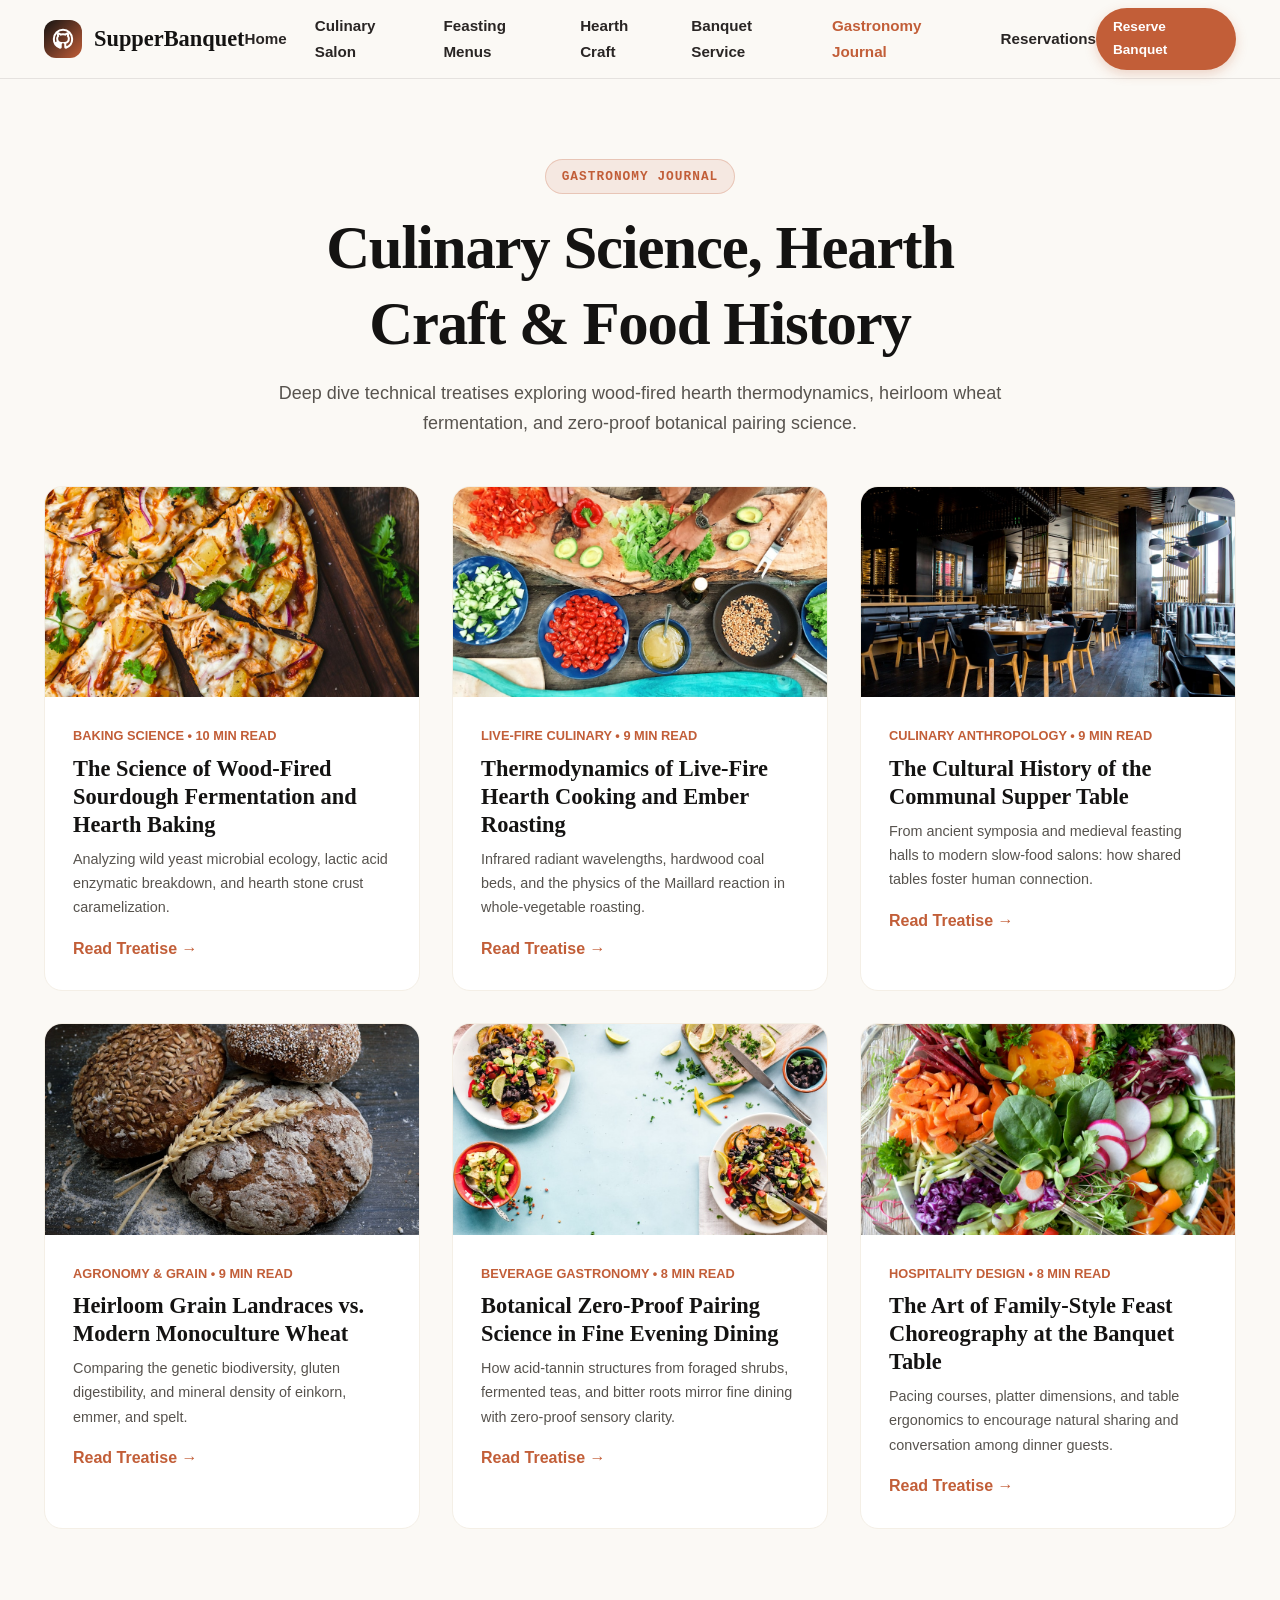
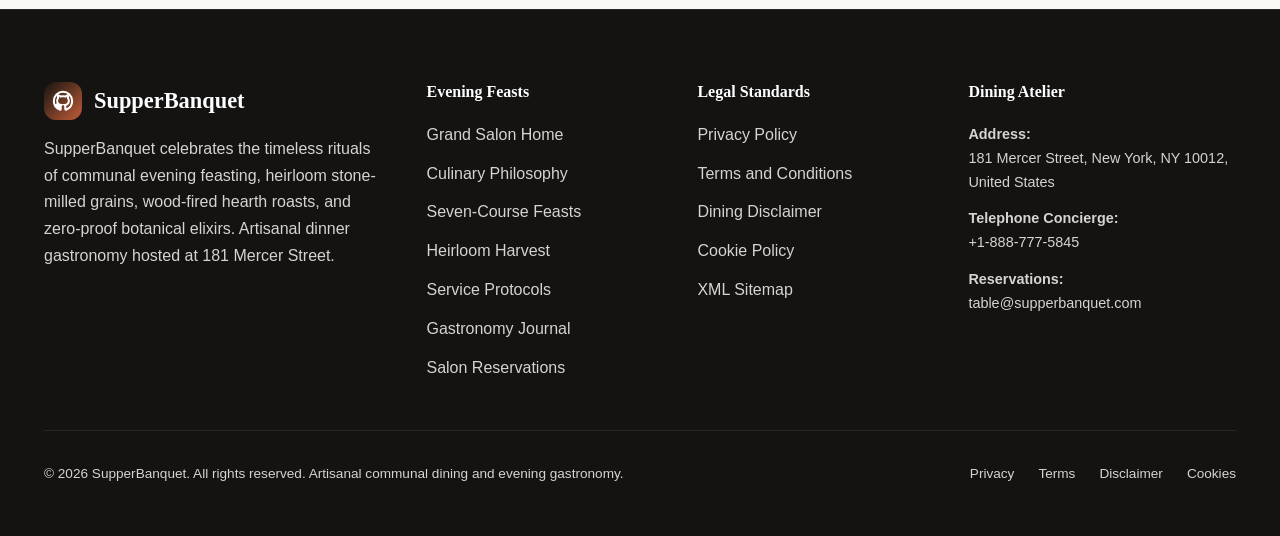
==== blog/index.html @ 163a51f4 "Add files via upload" ====
<!DOCTYPE html>
<html lang="en">
<head>
  <meta charset="UTF-8">
  <meta name="viewport" content="width=device-width, initial-scale=1.0">
  <title>SupperBanquet Journal | Gastronomic Science & Culinary History</title>
  <meta name="description" content="Technical culinary treatises, wood-fired hearth science, stone grain milling, and communal dining history from SupperBanquet.">
  <link rel="stylesheet" href="../assets/css/style.css">
  <link rel="icon" href="favicon.ico">
  <!-- Google tag (gtag.js) -->
<script async src="https://www.googletagmanager.com/gtag/js?id=G-0LY0HY7L01"></script>
<script>
  window.dataLayer = window.dataLayer || [];
  function gtag(){dataLayer.push(arguments);}
  gtag('js', new Date());
  gtag('config', 'G-0LY0HY7L01');
</script>
</head>
<body>
<header class="site-header">
  <div class="reading-progress-bar"></div>
  <div class="container header-inner">
    <a href="../index.php" class="site-logo">
      <div class="logo-symbol">
        <svg width="22" height="22" viewBox="0 0 24 24" fill="none" stroke="currentColor" stroke-width="2.2"><path d="M12 2a10 10 0 0 0-10 10c0 4.42 2.87 8.17 6.84 9.5.5.08.66-.23.66-.5v-1.69c-2.77.6-3.36-1.34-3.36-1.34-.46-1.16-1.11-1.47-1.11-1.47-.91-.62.07-.6.07-.6 1 .07 1.53 1.03 1.53 1.03.87 1.52 2.34 1.07 2.91.83.1-.65.35-1.09.63-1.34-2.22-.25-4.55-1.11-4.55-4.92 0-1.11.38-2 1.03-2.71-.1-.25-.45-1.29.1-2.64 0 0 .84-.27 2.75 1.02.79-.22 1.65-.33 2.5-.33.85 0 1.71.11 2.5.33 1.91-1.29 2.75-1.02 2.75-1.02.55 1.35.2 2.39.1 2.64.65.71 1.03 1.6 1.03 2.71 0 3.82-2.34 4.66-4.57 4.91.36.31.69.92.69 1.85V21c0 .27.16.59.67.5C19.14 20.16 22 16.42 22 12A10 10 0 0 0 12 2z"/></svg>
      </div>
      <span>SupperBanquet</span>
    </a>
    <nav class="site-nav">
      <a href="../index.php" class="nav-link ">Home</a>
      <a href="../about.html" class="nav-link ">Culinary Salon</a>
      <a href="../index.php#feasts" class="nav-link">Feasting Menus</a>
      <a href="../index.php#philosophy" class="nav-link">Hearth Craft</a>
      <a href="../index.php#service" class="nav-link">Banquet Service</a>
      <a href="blog.html" class="nav-link active">Gastronomy Journal</a>
      <a href="../contact.html" class="nav-link ">Reservations</a>
    </nav>
    <div class="header-actions">
      <a href="../contact.html" class="btn btn-primary btn-sm">Reserve Banquet</a>
      <button class="mobile-toggle" aria-label="Toggle Menu">
        <svg width="24" height="24" viewBox="0 0 24 24" fill="none" stroke="currentColor" stroke-width="2"><line x1="3" y1="12" x2="21" y2="12"/><line x1="3" y1="6" x2="21" y2="6"/><line x1="3" y1="18" x2="21" y2="18"/></svg>
      </button>
    </div>
  </div>
</header>
<div class="drawer-backdrop"></div>
<div class="mobile-drawer">
  <div>
    <div style="display:flex;justify-content:space-between;align-items:center;margin-bottom:1.5rem;">
      <span style="font-weight:800;font-size:1.2rem;font-family:var(--font-heading);">SupperBanquet</span>
      <button class="mobile-drawer-close" style="background:none;border:none;cursor:pointer;" aria-label="Close">
        <svg width="24" height="24" viewBox="0 0 24 24" fill="none" stroke="currentColor" stroke-width="2"><line x1="18" y1="6" x2="6" y2="18"/><line x1="6" y1="6" x2="18" y2="18"/></svg>
      </button>
    </div>
    <div style="display:flex;flex-direction:column;gap:1rem;">
      <a href="../index.php" class="nav-link">Home</a>
      <a href="../about.html" class="nav-link">Culinary Salon</a>
      <a href="../index.php#feasts" class="nav-link">Feasting Menus</a>
      <a href="../index.php#philosophy" class="nav-link">Hearth Craft</a>
      <a href="../index.php#service" class="nav-link">Banquet Service</a>
      <a href="blog.html" class="nav-link">Gastronomy Journal</a>
      <a href="../contact.html" class="nav-link">Reservations</a>
      <hr style="border:none;border-top:1px solid #e2e8f0;margin:0.5rem 0;">
      <a href="../privacy-policy.html" style="font-size:0.85rem;color:#64748b;">Privacy Policy</a>
      <a href="../terms-and-conditions.html" style="font-size:0.85rem;color:#64748b;">Terms of Service</a>
      <a href="../disclaimer.html" style="font-size:0.85rem;color:#64748b;">Dining Disclaimer</a>
      <a href="../cookie-policy.html" style="font-size:0.85rem;color:#64748b;">Cookie Policy</a>
    </div>
  </div>
</div>
<main class="section">
  <div class="container">
    <div class="section-header">
      <div class="section-kicker">Gastronomy Journal</div>
      <h1 class="section-title">Culinary Science, Hearth Craft & Food History</h1>
      <p class="section-subtitle">Deep dive technical treatises exploring wood-fired hearth thermodynamics, heirloom wheat fermentation, and zero-proof botanical pairing science.</p>
    </div>
    <div class="blog-grid">
      <div class="blog-card">
        <div class="blog-card-media"><img src="../assets/images/woodfired_sourdough_crust.jpg" alt="Science of Wood-Fired Sourdough Fermentation"></div>
        <div class="blog-card-body">
          <div style="font-size:0.8rem;color:#c25e38;font-weight:700;margin-bottom:0.5rem;">BAKING SCIENCE • 10 MIN READ</div>
          <h3><a href="the-science-of-wood-fired-sourdough-fermentation-and-hearth-baking.html">The Science of Wood-Fired Sourdough Fermentation and Hearth Baking</a></h3>
          <p style="font-size:0.9rem;color:#57534e;margin:0.5rem 0 1rem 0;">Analyzing wild yeast microbial ecology, lactic acid enzymatic breakdown, and hearth stone crust caramelization.</p>
          <a href="the-science-of-wood-fired-sourdough-fermentation-and-hearth-baking.html" style="color:#c25e38;font-weight:700;">Read Treatise &rarr;</a>
        </div>
      </div>
      <div class="blog-card">
        <div class="blog-card-media"><img src="../assets/images/roasted_root_vegetables.jpg" alt="Thermodynamics of Live-Fire Hearth Cooking"></div>
        <div class="blog-card-body">
          <div style="font-size:0.8rem;color:#c25e38;font-weight:700;margin-bottom:0.5rem;">LIVE-FIRE CULINARY • 9 MIN READ</div>
          <h3><a href="thermodynamics-of-live-fire-hearth-cooking-and-ember-roasting.html">Thermodynamics of Live-Fire Hearth Cooking and Ember Roasting</a></h3>
          <p style="font-size:0.9rem;color:#57534e;margin:0.5rem 0 1rem 0;">Infrared radiant wavelengths, hardwood coal beds, and the physics of the Maillard reaction in whole-vegetable roasting.</p>
          <a href="thermodynamics-of-live-fire-hearth-cooking-and-ember-roasting.html" style="color:#c25e38;font-weight:700;">Read Treatise &rarr;</a>
        </div>
      </div>
      <div class="blog-card">
        <div class="blog-card-media"><img src="../assets/images/ambient_supper_salon.jpg" alt="The Cultural History of the Communal Supper Table"></div>
        <div class="blog-card-body">
          <div style="font-size:0.8rem;color:#c25e38;font-weight:700;margin-bottom:0.5rem;">CULINARY ANTHROPOLOGY • 9 MIN READ</div>
          <h3><a href="the-cultural-history-of-the-communal-supper-table.html">The Cultural History of the Communal Supper Table</a></h3>
          <p style="font-size:0.9rem;color:#57534e;margin:0.5rem 0 1rem 0;">From ancient symposia and medieval feasting halls to modern slow-food salons: how shared tables foster human connection.</p>
          <a href="the-cultural-history-of-the-communal-supper-table.html" style="color:#c25e38;font-weight:700;">Read Treatise &rarr;</a>
        </div>
      </div>
      <div class="blog-card">
        <div class="blog-card-media"><img src="../assets/images/stone_milled_grains_harvest.jpg" alt="Heirloom Grain Landraces vs Modern Monoculture Wheat"></div>
        <div class="blog-card-body">
          <div style="font-size:0.8rem;color:#c25e38;font-weight:700;margin-bottom:0.5rem;">AGRONOMY & GRAIN • 9 MIN READ</div>
          <h3><a href="heirloom-grain-landraces-vs-modern-monoculture-wheat.html">Heirloom Grain Landraces vs. Modern Monoculture Wheat</a></h3>
          <p style="font-size:0.9rem;color:#57534e;margin:0.5rem 0 1rem 0;">Comparing the genetic biodiversity, gluten digestibility, and mineral density of einkorn, emmer, and spelt.</p>
          <a href="heirloom-grain-landraces-vs-modern-monoculture-wheat.html" style="color:#c25e38;font-weight:700;">Read Treatise &rarr;</a>
        </div>
      </div>
      <div class="blog-card">
        <div class="blog-card-media"><img src="../assets/images/herb_infused_vegetable_broth.jpg" alt="Botanical Zero-Proof Pairing Science"></div>
        <div class="blog-card-body">
          <div style="font-size:0.8rem;color:#c25e38;font-weight:700;margin-bottom:0.5rem;">BEVERAGE GASTRONOMY • 8 MIN READ</div>
          <h3><a href="botanical-zero-proof-pairing-science-in-fine-evening-dining.html">Botanical Zero-Proof Pairing Science in Fine Evening Dining</a></h3>
          <p style="font-size:0.9rem;color:#57534e;margin:0.5rem 0 1rem 0;">How acid-tannin structures from foraged shrubs, fermented teas, and bitter roots mirror fine dining with zero-proof sensory clarity.</p>
          <a href="botanical-zero-proof-pairing-science-in-fine-evening-dining.html" style="color:#c25e38;font-weight:700;">Read Treatise &rarr;</a>
        </div>
      </div>
      <div class="blog-card">
        <div class="blog-card-media"><img src="../assets/images/harvest_salad_platter.jpg" alt="The Art of Family-Style Feast Choreography"></div>
        <div class="blog-card-body">
          <div style="font-size:0.8rem;color:#c25e38;font-weight:700;margin-bottom:0.5rem;">HOSPITALITY DESIGN • 8 MIN READ</div>
          <h3><a href="the-art-of-family-style-feast-choreography-at-the-banquet-table.html">The Art of Family-Style Feast Choreography at the Banquet Table</a></h3>
          <p style="font-size:0.9rem;color:#57534e;margin:0.5rem 0 1rem 0;">Pacing courses, platter dimensions, and table ergonomics to encourage natural sharing and conversation among dinner guests.</p>
          <a href="the-art-of-family-style-feast-choreography-at-the-banquet-table.html" style="color:#c25e38;font-weight:700;">Read Treatise &rarr;</a>
        </div>
      </div>
    </div>
  </div>
</main>
<footer class="site-footer">
  <div class="container">
    <div class="footer-grid">
      <div class="footer-brand">
        <a href="../index.php" class="site-logo">
          <div class="logo-symbol">
            <svg width="22" height="22" viewBox="0 0 24 24" fill="none" stroke="currentColor" stroke-width="2.2"><path d="M12 2a10 10 0 0 0-10 10c0 4.42 2.87 8.17 6.84 9.5.5.08.66-.23.66-.5v-1.69c-2.77.6-3.36-1.34-3.36-1.34-.46-1.16-1.11-1.47-1.11-1.47-.91-.62.07-.6.07-.6 1 .07 1.53 1.03 1.53 1.03.87 1.52 2.34 1.07 2.91.83.1-.65.35-1.09.63-1.34-2.22-.25-4.55-1.11-4.55-4.92 0-1.11.38-2 1.03-2.71-.1-.25-.45-1.29.1-2.64 0 0 .84-.27 2.75 1.02.79-.22 1.65-.33 2.5-.33.85 0 1.71.11 2.5.33 1.91-1.29 2.75-1.02 2.75-1.02.55 1.35.2 2.39.1 2.64.65.71 1.03 1.6 1.03 2.71 0 3.82-2.34 4.66-4.57 4.91.36.31.69.92.69 1.85V21c0 .27.16.59.67.5C19.14 20.16 22 16.42 22 12A10 10 0 0 0 12 2z"/></svg>
          </div>
          <span>SupperBanquet</span>
        </a>
        <p>SupperBanquet celebrates the timeless rituals of communal evening feasting, heirloom stone-milled grains, wood-fired hearth roasts, and zero-proof botanical elixirs. Artisanal dinner gastronomy hosted at 181 Mercer Street.</p>
      </div>
      <div class="footer-col">
        <h4>Evening Feasts</h4>
        <ul class="footer-links">
          <li><a href="../index.php">Grand Salon Home</a></li>
          <li><a href="../about.html">Culinary Philosophy</a></li>
          <li><a href="../index.php#feasts">Seven-Course Feasts</a></li>
          <li><a href="../index.php#materials">Heirloom Harvest</a></li>
          <li><a href="../index.php#service">Service Protocols</a></li>
          <li><a href="blog.html">Gastronomy Journal</a></li>
          <li><a href="../contact.html">Salon Reservations</a></li>
        </ul>
      </div>
      <div class="footer-col">
        <h4>Legal Standards</h4>
        <ul class="footer-links">
          <li><a href="../privacy-policy.html">Privacy Policy</a></li>
          <li><a href="../terms-and-conditions.html">Terms and Conditions</a></li>
          <li><a href="../disclaimer.html">Dining Disclaimer</a></li>
          <li><a href="../cookie-policy.html">Cookie Policy</a></li>
          <li><a href="sitemap.xml">XML Sitemap</a></li>
        </ul>
      </div>
      <div class="footer-col">
        <h4>Dining Atelier</h4>
        <div style="margin-bottom:0.75rem;font-size:0.9rem;">
          <strong>Address:</strong><br>
          181 Mercer Street, New York, NY 10012, United States
        </div>
        <div style="margin-bottom:0.75rem;font-size:0.9rem;">
          <strong>Telephone Concierge:</strong><br>
          +1-888-777-5845
        </div>
        <div style="font-size:0.9rem;">
          <strong>Reservations:</strong><br>
          table@supperbanquet.com
        </div>
      </div>
    </div>
    <div class="footer-bottom">
      <p>&copy; 2026 SupperBanquet. All rights reserved. Artisanal communal dining and evening gastronomy.</p>
      <div style="display:flex;gap:1.5rem;">
        <a href="../privacy-policy.html">Privacy</a>
        <a href="../terms-and-conditions.html">Terms</a>
        <a href="../disclaimer.html">Disclaimer</a>
        <a href="../cookie-policy.html">Cookies</a>
      </div>
    </div>
  </div>
</footer>
<script src="../assets/js/main.js"></script>
</body>
</html>
---- assets/css/style.css ----
/* SupperBanquet Master Stylesheet v3.8 */
:root {
  --font-heading: 'Playfair Display', Georgia, serif;
  --font-body: 'Plus Jakarta Sans', -apple-system, BlinkMacSystemFont, sans-serif;
  --font-mono: 'Space Grotesk', ui-monospace, monospace;
  --color-obsidian: #141312;
  --color-hearth: #c25e38;
  --color-hearth-dark: #9c4524;
  --color-saffron: #d97706;
  --color-linen: #fbf9f5;
  --color-cream: #f4efe6;
  --color-slate-800: #292524;
  --color-slate-600: #57534e;
  --color-slate-300: #d6d3d1;
  --color-white: #ffffff;
  --radius-sm: 6px;
  --radius-md: 12px;
  --radius-lg: 18px;
  --radius-xl: 24px;
  --radius-full: 9999px;
  --shadow-sm: 0 2px 4px rgba(20,19,18,0.06);
  --shadow-md: 0 6px 14px rgba(20,19,18,0.08);
  --shadow-lg: 0 14px 28px rgba(20,19,18,0.12);
  --shadow-xl: 0 22px 40px rgba(20,19,18,0.18);
  --container-max: 1240px;
  --header-height: 78px;
}
*, *::before, *::after { box-sizing: border-box; margin: 0; padding: 0; }
html { scroll-behavior: smooth; font-size: 16px; }
body { font-family: var(--font-body); color: var(--color-slate-800); background: var(--color-linen); line-height: 1.68; overflow-x: hidden; }
img { max-width: 100%; height: auto; display: block; }
a { color: inherit; text-decoration: none; transition: all 0.2s ease; }
h1,h2,h3,h4,h5,h6 { font-family: var(--font-heading); font-weight: 700; line-height: 1.25; color: var(--color-obsidian); }
h1 { font-size: clamp(2.3rem, 5vw, 3.8rem); font-weight: 800; letter-spacing: -0.02em; }
h2 { font-size: clamp(1.85rem, 3.5vw, 2.6rem); }
h3 { font-size: 1.4rem; }
p { margin-bottom: 1.15rem; }
p:last-child { margin-bottom: 0; }
.container { width: 100%; max-width: var(--container-max); margin: 0 auto; padding: 0 1.5rem; }
.section { padding: 5rem 0; position: relative; }
.section-alt { background: var(--color-white); border-top: 1px solid var(--color-cream); border-bottom: 1px solid var(--color-cream); }
.section-dark { background: var(--color-obsidian); color: var(--color-cream); }
.section-dark h2, .section-dark h3 { color: var(--color-white); }
.section-dark p { color: var(--color-slate-300); }
.section-header { text-align: center; max-width: 760px; margin: 0 auto 3rem auto; }
.section-header.text-left { text-align: left; margin-left: 0; }
.section-kicker { display: inline-flex; align-items: center; gap: 0.5rem; padding: 0.35rem 0.95rem; background: rgba(194,94,56,0.1); color: var(--color-hearth); font-family: var(--font-mono); font-size: 0.8rem; font-weight: 700; text-transform: uppercase; letter-spacing: 0.08em; border-radius: var(--radius-full); margin-bottom: 1rem; border: 1px solid rgba(194,94,56,0.25); }
.section-title { margin-bottom: 1rem; }
.section-subtitle { font-size: 1.125rem; color: var(--color-slate-600); }
.reading-progress-bar { position: fixed; top: 0; left: 0; height: 3px; background: linear-gradient(90deg, var(--color-hearth), var(--color-saffron)); width: 0%; z-index: 9999; }
.site-header { position: sticky; top: 0; z-index: 1000; background: rgba(251, 249, 245, 0.95); backdrop-filter: blur(12px); border-bottom: 1px solid rgba(214, 211, 209, 0.6); }
.header-inner { height: var(--header-height); display: flex; align-items: center; justify-content: space-between; }
.site-logo { display: flex; align-items: center; gap: 0.75rem; font-family: var(--font-heading); font-weight: 800; font-size: 1.4rem; color: var(--color-obsidian); }
.logo-symbol { width: 38px; height: 38px; background: linear-gradient(135deg, var(--color-obsidian), var(--color-hearth)); color: var(--color-white); border-radius: var(--radius-md); display: flex; align-items: center; justify-content: center; }
.site-nav { display: flex; align-items: center; gap: 1.75rem; }
.nav-link { font-weight: 600; font-size: 0.95rem; color: var(--color-slate-800); }
.nav-link:hover, .nav-link.active { color: var(--color-hearth); }
.header-actions { display: flex; align-items: center; gap: 1rem; }
.mobile-toggle { display: none; background: none; border: none; cursor: pointer; padding: 0.5rem; }
.mobile-drawer { position: fixed; top: 0; right: -100%; width: 320px; max-width: 85vw; height: 100vh; background: var(--color-white); z-index: 1050; padding: 2rem 1.5rem; display: flex; flex-direction: column; justify-content: space-between; transition: right 0.35s ease; overflow-y: auto; }
.mobile-drawer.open { right: 0; }
.drawer-backdrop { position: fixed; inset: 0; background: rgba(20, 19, 18, 0.5); backdrop-filter: blur(4px); z-index: 1040; opacity: 0; pointer-events: none; transition: opacity 0.3s ease; }
.drawer-backdrop.open { opacity: 1; pointer-events: auto; }
.btn { display: inline-flex; align-items: center; justify-content: center; gap: 0.5rem; font-family: var(--font-body); font-weight: 700; font-size: 0.95rem; padding: 0.75rem 1.5rem; border-radius: var(--radius-full); cursor: pointer; transition: all 0.25s ease; border: 1px solid transparent; }
.btn-primary { background: var(--color-hearth); color: var(--color-white); box-shadow: 0 4px 12px rgba(194,94,56,0.25); }
.btn-primary:hover { background: var(--color-hearth-dark); transform: translateY(-1px); }
.btn-secondary { background: var(--color-cream); color: var(--color-obsidian); border-color: var(--color-slate-300); }
.btn-secondary:hover { background: #e7dfd3; }
.btn-outline { background: transparent; color: var(--color-hearth); border-color: var(--color-hearth); }
.btn-outline:hover { background: rgba(194,94,56,0.08); }
.btn-lg { padding: 0.95rem 2rem; font-size: 1.05rem; }
.btn-sm { padding: 0.45rem 1rem; font-size: 0.85rem; }
.hero-section { padding: 4.5rem 0 5.5rem 0; background: radial-gradient(circle at top right, rgba(194,94,56,0.1), transparent 60%), var(--color-linen); }
.hero-grid { display: grid; grid-template-columns: 1.15fr 0.85fr; gap: 3.5rem; align-items: center; }
.hero-title { margin-bottom: 1.25rem; }
.hero-title span.text-highlight { color: var(--color-hearth); font-style: italic; }
.hero-desc { font-size: 1.15rem; color: var(--color-slate-600); margin-bottom: 2rem; }
.hero-actions { display: flex; gap: 1rem; flex-wrap: wrap; margin-bottom: 2.5rem; }
.hero-stats { display: grid; grid-template-columns: repeat(3, 1fr); gap: 1.5rem; padding-top: 2rem; border-top: 1px solid var(--color-slate-300); }
.stat-item .stat-num { font-size: 1.9rem; font-weight: 800; font-family: var(--font-heading); color: var(--color-obsidian); }
.stat-item .stat-num span { color: var(--color-hearth); }
.stat-item .stat-label { font-size: 0.85rem; color: var(--color-slate-600); }
.hero-image-wrapper { position: relative; border-radius: var(--radius-xl); overflow: hidden; box-shadow: var(--shadow-xl); }
.hero-image-wrapper img { width: 100%; height: 520px; object-fit: cover; }
.anatomy-grid { display: grid; grid-template-columns: repeat(3, 1fr); gap: 2rem; }
.anatomy-card { background: var(--color-white); border-radius: var(--radius-lg); padding: 2.2rem; border: 1px solid var(--color-cream); box-shadow: var(--shadow-sm); position: relative; }
.anatomy-card:hover { transform: translateY(-4px); box-shadow: var(--shadow-lg); border-color: var(--color-hearth); }
.anatomy-number { position: absolute; top: 1.5rem; right: 1.5rem; font-family: var(--font-mono); font-size: 1.5rem; font-weight: 800; color: var(--color-slate-300); }
.collections-grid { display: grid; grid-template-columns: repeat(4, 1fr); gap: 1.75rem; }
.collection-card { background: var(--color-white); border-radius: var(--radius-lg); overflow: hidden; border: 1px solid var(--color-cream); box-shadow: var(--shadow-sm); display: flex; flex-direction: column; transition: all 0.3s ease; }
.collection-card:hover { transform: translateY(-6px); box-shadow: var(--shadow-xl); border-color: var(--color-hearth); }
.card-image-wrap { aspect-ratio: 4/3; overflow: hidden; position: relative; }
.card-image-wrap img { width: 100%; height: 100%; object-fit: cover; }
.card-badge { position: absolute; top: 1rem; left: 1rem; background: var(--color-obsidian); color: var(--color-white); padding: 0.25rem 0.75rem; border-radius: var(--radius-full); font-size: 0.75rem; font-weight: 700; text-transform: uppercase; }
.card-body { padding: 1.5rem; display: flex; flex-direction: column; flex-grow: 1; }
.card-footer { display: flex; justify-content: space-between; align-items: center; padding-top: 1rem; border-top: 1px solid var(--color-cream); margin-top: auto; }
.matrix-container { background: var(--color-white); border-radius: var(--radius-xl); padding: 2rem; border: 1px solid var(--color-cream); overflow-x: auto; }
.matrix-table, .sizing-table { width: 100%; border-collapse: collapse; min-width: 600px; }
.matrix-table th, .matrix-table td, .sizing-table th, .sizing-table td { padding: 1.1rem 1.4rem; text-align: left; }
.matrix-table th, .sizing-table th { background: var(--color-cream); font-weight: 700; font-family: var(--font-heading); }
.matrix-table tr:not(:last-child) td, .sizing-table tr:not(:last-child) td { border-bottom: 1px solid var(--color-cream); }
.telemetry-grid { display: grid; grid-template-columns: repeat(4, 1fr); gap: 1.5rem; }
.telemetry-card { background: rgba(255,255,255,0.05); border: 1px solid rgba(255,255,255,0.1); padding: 2rem 1.5rem; border-radius: var(--radius-lg); }
.telemetry-metric { font-family: var(--font-mono); font-size: 2.2rem; font-weight: 800; color: var(--color-saffron); margin-bottom: 0.5rem; }
.reviews-grid { display: grid; grid-template-columns: repeat(3, 1fr); gap: 2rem; }
.review-card { background: var(--color-white); border-radius: var(--radius-lg); padding: 2rem; border: 1px solid var(--color-cream); display: flex; flex-direction: column; justify-content: space-between; }
.stars { color: #d97706; margin-bottom: 1rem; }
.blog-grid { display: grid; grid-template-columns: repeat(3, 1fr); gap: 2rem; }
.blog-card { background: var(--color-white); border-radius: var(--radius-lg); overflow: hidden; border: 1px solid var(--color-cream); display: flex; flex-direction: column; }
.blog-card:hover { transform: translateY(-5px); box-shadow: var(--shadow-lg); border-color: var(--color-hearth); }
.blog-card-media { aspect-ratio: 16/9; overflow: hidden; }
.blog-card-media img { width: 100%; height: 100%; object-fit: cover; }
.blog-card-body { padding: 1.75rem; display: flex; flex-direction: column; flex-grow: 1; }
.faq-list { max-width: 820px; margin: 0 auto; display: flex; flex-direction: column; gap: 1rem; }
.faq-item { background: var(--color-white); border: 1px solid var(--color-cream); border-radius: var(--radius-md); overflow: hidden; }
.faq-question { width: 100%; padding: 1.35rem 1.75rem; display: flex; justify-content: space-between; align-items: center; background: none; border: none; cursor: pointer; text-align: left; font-family: var(--font-heading); font-size: 1.15rem; font-weight: 700; color: var(--color-obsidian); }
.faq-answer { max-height: 0; overflow: hidden; transition: max-height 0.3s ease, padding 0.3s ease; padding: 0 1.75rem; color: var(--color-slate-600); }
.faq-item.active .faq-answer { max-height: 400px; padding-bottom: 1.5rem; }
.cta-banner { background: linear-gradient(135deg, var(--color-obsidian), #201e1d); border-radius: var(--radius-xl); padding: 4.5rem 2.5rem; text-align: center; color: var(--color-white); border: 1px solid rgba(255,255,255,0.1); }
.cta-banner h2 { color: var(--color-white); margin-bottom: 1rem; }
.cta-form { display: flex; max-width: 500px; margin: 1.5rem auto 0 auto; gap: 0.5rem; }
.cta-input { flex-grow: 1; padding: 0.8rem 1.25rem; border-radius: var(--radius-full); border: 1px solid rgba(255,255,255,0.2); background: rgba(255,255,255,0.1); color: var(--color-white); }
.site-footer { background: var(--color-obsidian); color: var(--color-slate-300); padding: 4.5rem 0 2rem 0; border-top: 1px solid #292524; }
.footer-grid { display: grid; grid-template-columns: 1.5fr 1fr 1fr 1.2fr; gap: 3rem; margin-bottom: 3rem; }
.footer-brand .site-logo { color: var(--color-white); margin-bottom: 1rem; }
.footer-col h4 { color: var(--color-white); font-family: var(--font-heading); margin-bottom: 1.25rem; }
.footer-links { list-style: none; display: flex; flex-direction: column; gap: 0.75rem; }
.footer-links a:hover { color: var(--color-hearth); }
.footer-bottom { padding-top: 2rem; border-top: 1px solid #292524; display: flex; justify-content: space-between; flex-wrap: wrap; gap: 1rem; font-size: 0.85rem; }
.article-header { padding: 3rem 0 1.5rem 0; text-align: center; max-width: 860px; margin: 0 auto; }
.article-hero-media { max-width: 980px; margin: 0 auto 2.5rem auto; border-radius: var(--radius-xl); overflow: hidden; box-shadow: var(--shadow-lg); }
.article-content { max-width: 780px; margin: 0 auto; font-size: 1.125rem; line-height: 1.8; color: var(--color-slate-800); }
.article-content h2 { margin-top: 2.75rem; margin-bottom: 1.25rem; }
.article-content h3 { margin-top: 2rem; margin-bottom: 1rem; }
.article-content ul, .article-content ol { margin-bottom: 1.5rem; padding-left: 1.5rem; }
.article-toc { background: var(--color-white); border: 1px solid var(--color-cream); border-radius: var(--radius-lg); padding: 1.75rem; margin: 2rem 0; }
.callout-box { background: rgba(194,94,56,0.08); border-left: 4px solid var(--color-hearth); padding: 1.5rem; border-radius: 0 var(--radius-md) var(--radius-md) 0; margin: 2rem 0; }
.author-box { background: var(--color-white); border: 1px solid var(--color-cream); border-radius: var(--radius-lg); padding: 2rem; margin-top: 3.5rem; display: flex; align-items: center; gap: 1.5rem; }
.author-avatar { width: 72px; height: 72px; border-radius: var(--radius-full); background: var(--color-hearth); color: var(--color-white); display: flex; align-items: center; justify-content: center; font-size: 1.5rem; font-weight: 800; flex-shrink: 0; font-family: var(--font-heading); }
@media (max-width: 1024px) {
  .hero-grid { grid-template-columns: 1fr; }
  .collections-grid, .telemetry-grid { grid-template-columns: repeat(2, 1fr); }
  .anatomy-grid, .reviews-grid, .blog-grid, .footer-grid { grid-template-columns: repeat(2, 1fr); }
}
@media (max-width: 768px) {
  .site-nav, .header-actions .btn { display: none; }
  .mobile-toggle { display: block; }
  .hero-image-wrapper img { height: 380px; }
  .anatomy-grid, .collections-grid, .telemetry-grid, .reviews-grid, .blog-grid, .footer-grid, .hero-stats { grid-template-columns: 1fr; }
  .cta-form { flex-direction: column; }
}
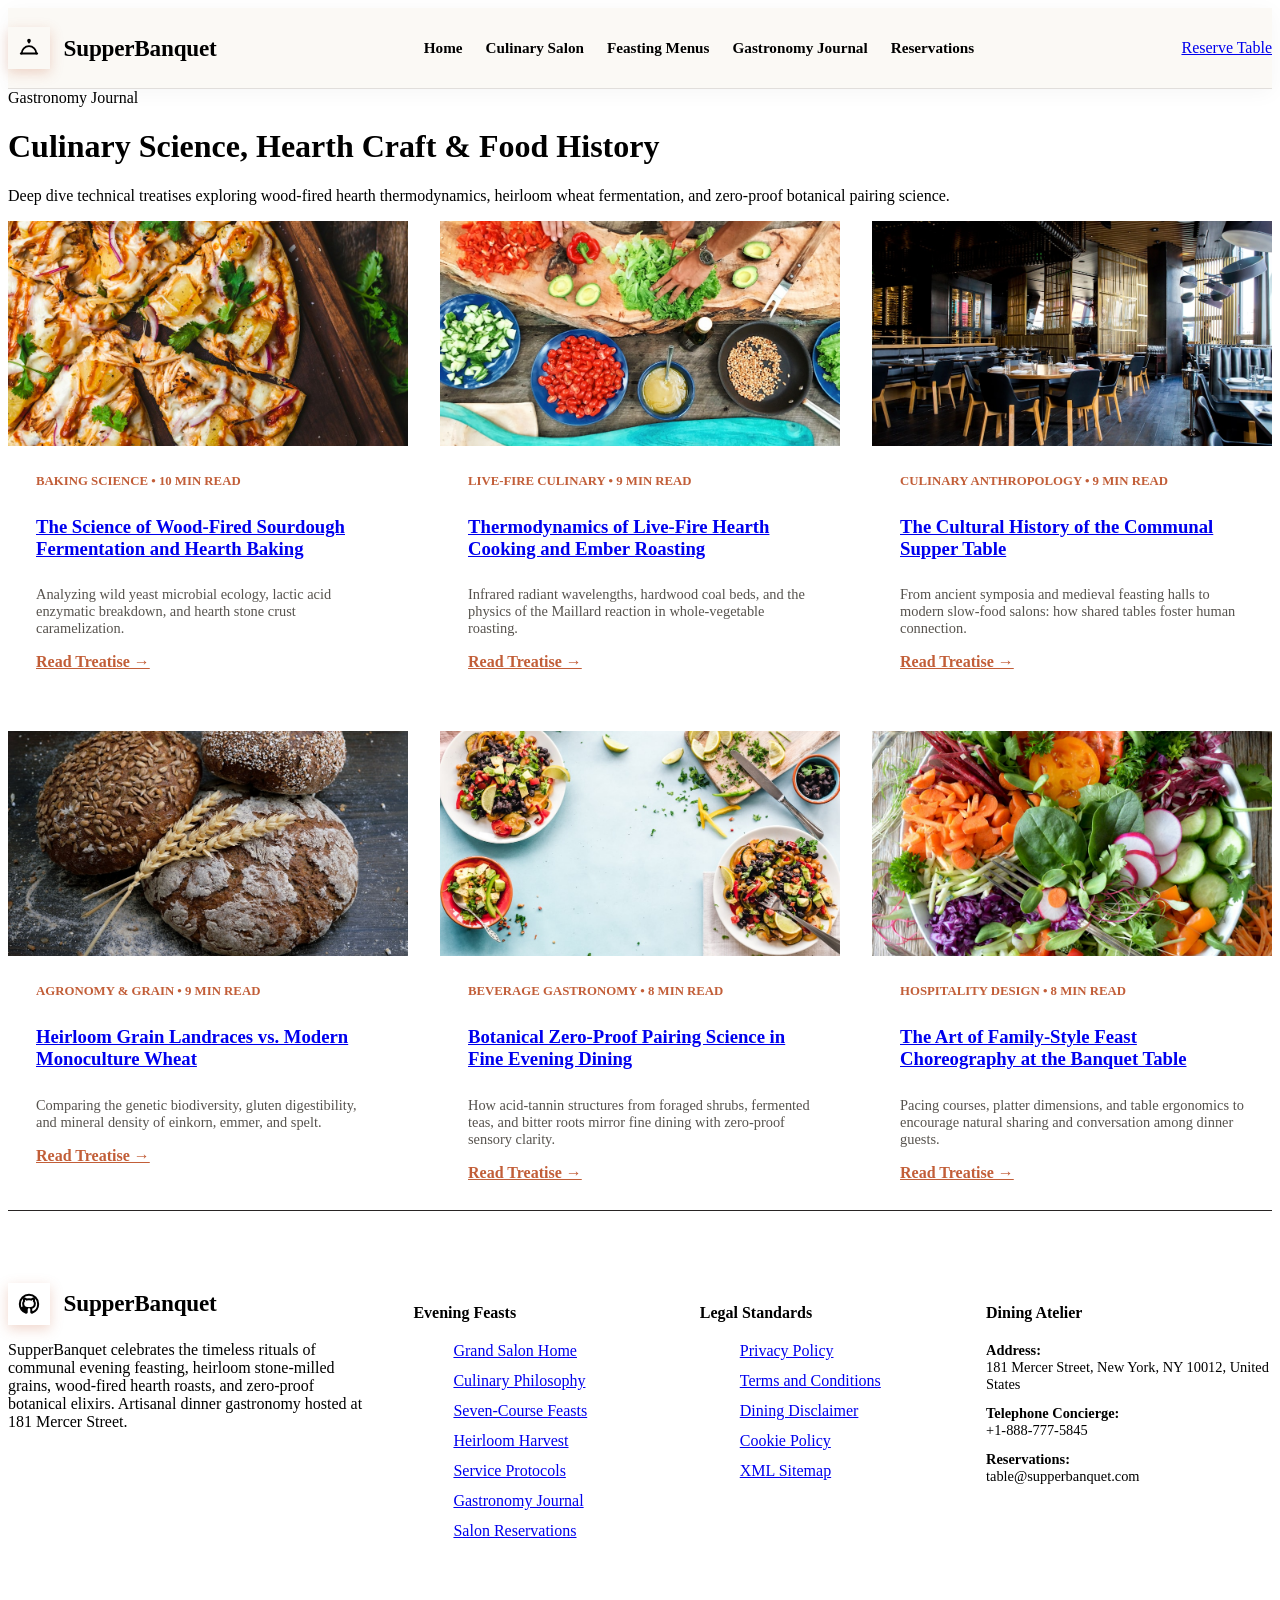
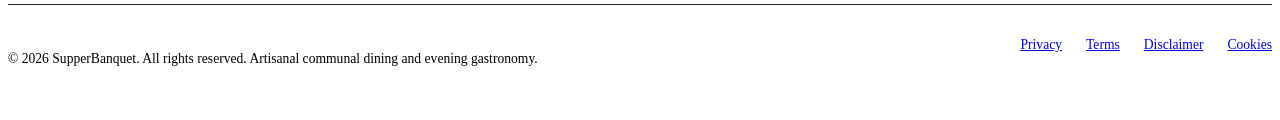
==== commit 22b1855b: "Add files via upload" ====
--- a/blog/index.html
+++ b/blog/index.html
@@ -22,7 +22,7 @@
   <div class="container header-inner">
     <a href="../index.php" class="site-logo">
       <div class="logo-symbol">
-        <svg width="22" height="22" viewBox="0 0 24 24" fill="none" stroke="currentColor" stroke-width="2.2"><path d="M12 2a10 10 0 0 0-10 10c0 4.42 2.87 8.17 6.84 9.5.5.08.66-.23.66-.5v-1.69c-2.77.6-3.36-1.34-3.36-1.34-.46-1.16-1.11-1.47-1.11-1.47-.91-.62.07-.6.07-.6 1 .07 1.53 1.03 1.53 1.03.87 1.52 2.34 1.07 2.91.83.1-.65.35-1.09.63-1.34-2.22-.25-4.55-1.11-4.55-4.92 0-1.11.38-2 1.03-2.71-.1-.25-.45-1.29.1-2.64 0 0 .84-.27 2.75 1.02.79-.22 1.65-.33 2.5-.33.85 0 1.71.11 2.5.33 1.91-1.29 2.75-1.02 2.75-1.02.55 1.35.2 2.39.1 2.64.65.71 1.03 1.6 1.03 2.71 0 3.82-2.34 4.66-4.57 4.91.36.31.69.92.69 1.85V21c0 .27.16.59.67.5C19.14 20.16 22 16.42 22 12A10 10 0 0 0 12 2z"/></svg>
+        <svg width="22" height="22" viewBox="0 0 24 24" fill="none" stroke="currentColor" stroke-width="2" stroke-linecap="round" stroke-linejoin="round"><path d="M3 18h18"/><path d="M4 18a8 8 0 0 1 16 0"/><path d="M12 4v2"/><circle cx="12" cy="4" r="1"/></svg>
       </div>
       <span>SupperBanquet</span>
     </a>
@@ -30,19 +30,49 @@
       <a href="../index.php" class="nav-link ">Home</a>
       <a href="../about.html" class="nav-link ">Culinary Salon</a>
       <a href="../index.php#feasts" class="nav-link">Feasting Menus</a>
-      <a href="../index.php#philosophy" class="nav-link">Hearth Craft</a>
-      <a href="../index.php#service" class="nav-link">Banquet Service</a>
-      <a href="blog.html" class="nav-link active">Gastronomy Journal</a>
+      <a href="../blog.html" class="nav-link active">Gastronomy Journal</a>
       <a href="../contact.html" class="nav-link ">Reservations</a>
     </nav>
     <div class="header-actions">
-      <a href="../contact.html" class="btn btn-primary btn-sm">Reserve Banquet</a>
-      <button class="mobile-toggle" aria-label="Toggle Menu">
-        <svg width="24" height="24" viewBox="0 0 24 24" fill="none" stroke="currentColor" stroke-width="2"><line x1="3" y1="12" x2="21" y2="12"/><line x1="3" y1="6" x2="21" y2="6"/><line x1="3" y1="18" x2="21" y2="18"/></svg>
+      <a href="../contact.html" class="btn btn-primary btn-sm">Reserve Table</a>
+      <button class="mobile-toggle" aria-label="Toggle Navigation Menu">
+        <svg width="22" height="22" viewBox="0 0 24 24" fill="none" stroke="currentColor" stroke-width="2.2" stroke-linecap="round" stroke-linejoin="round"><line x1="3" y1="12" x2="21" y2="12"/><line x1="3" y1="6" x2="21" y2="6"/><line x1="3" y1="18" x2="21" y2="18"/></svg>
       </button>
     </div>
   </div>
 </header>
+
+<div class="drawer-backdrop"></div>
+<div class="mobile-drawer">
+  <div>
+    <div class="mobile-drawer-header">
+      <div class="site-logo">
+        <div class="logo-symbol">
+          <svg width="22" height="22" viewBox="0 0 24 24" fill="none" stroke="currentColor" stroke-width="2" stroke-linecap="round" stroke-linejoin="round"><path d="M3 18h18"/><path d="M4 18a8 8 0 0 1 16 0"/><path d="M12 4v2"/><circle cx="12" cy="4" r="1"/></svg>
+        </div>
+        <span>SupperBanquet</span>
+      </div>
+      <button class="mobile-drawer-close" aria-label="Close Navigation Menu">
+        <svg width="22" height="22" viewBox="0 0 24 24" fill="none" stroke="currentColor" stroke-width="2.2" stroke-linecap="round" stroke-linejoin="round"><line x1="18" y1="6" x2="6" y2="18"/><line x1="6" y1="6" x2="18" y2="18"/></svg>
+      </button>
+    </div>
+    <div class="mobile-nav-links">
+      <a href="../index.php" class="nav-link ">Home</a>
+      <a href="../about.html" class="nav-link ">Culinary Salon</a>
+      <a href="../index.php#feasts" class="nav-link">Feasting Menus</a>
+      <a href="../blog.html" class="nav-link active">Gastronomy Journal</a>
+      <a href="../contact.html" class="nav-link ">Reservations</a>
+      <hr style="border:none;border-top:1px solid #e7dfd3;margin:0.75rem 0;">
+      <a href="../privacy-policy.html" class="nav-link" style="font-size:0.9rem;color:#78716c;">Privacy Policy</a>
+      <a href="../terms-and-conditions.html" class="nav-link" style="font-size:0.9rem;color:#78716c;">Terms of Service</a>
+      <a href="../disclaimer.html" class="nav-link" style="font-size:0.9rem;color:#78716c;">Dining Disclaimer</a>
+      <a href="../cookie-policy.html" class="nav-link" style="font-size:0.9rem;color:#78716c;">Cookie Policy</a>
+    </div>
+  </div>
+  <div style="padding-top:1.5rem;border-top:1px solid #e7dfd3;">
+    <a href="../contact.html" class="btn btn-primary" style="width:100%;">Reserve Your Seat</a>
+  </div>
+</div>
 <div class="drawer-backdrop"></div>
 <div class="mobile-drawer">
   <div>
--- a/assets/css/style.css
+++ b/assets/css/style.css
@@ -1,76 +1,234 @@
-/* SupperBanquet Master Stylesheet v3.8 */
-:root {
-  --font-heading: 'Playfair Display', Georgia, serif;
-  --font-body: 'Plus Jakarta Sans', -apple-system, BlinkMacSystemFont, sans-serif;
-  --font-mono: 'Space Grotesk', ui-monospace, monospace;
-  --color-obsidian: #141312;
-  --color-hearth: #c25e38;
-  --color-hearth-dark: #9c4524;
-  --color-saffron: #d97706;
-  --color-linen: #fbf9f5;
-  --color-cream: #f4efe6;
-  --color-slate-800: #292524;
-  --color-slate-600: #57534e;
-  --color-slate-300: #d6d3d1;
-  --color-white: #ffffff;
-  --radius-sm: 6px;
-  --radius-md: 12px;
-  --radius-lg: 18px;
-  --radius-xl: 24px;
-  --radius-full: 9999px;
-  --shadow-sm: 0 2px 4px rgba(20,19,18,0.06);
-  --shadow-md: 0 6px 14px rgba(20,19,18,0.08);
-  --shadow-lg: 0 14px 28px rgba(20,19,18,0.12);
-  --shadow-xl: 0 22px 40px rgba(20,19,18,0.18);
-  --container-max: 1240px;
-  --header-height: 78px;
-}
-*, *::before, *::after { box-sizing: border-box; margin: 0; padding: 0; }
-html { scroll-behavior: smooth; font-size: 16px; }
-body { font-family: var(--font-body); color: var(--color-slate-800); background: var(--color-linen); line-height: 1.68; overflow-x: hidden; }
-img { max-width: 100%; height: auto; display: block; }
-a { color: inherit; text-decoration: none; transition: all 0.2s ease; }
-h1,h2,h3,h4,h5,h6 { font-family: var(--font-heading); font-weight: 700; line-height: 1.25; color: var(--color-obsidian); }
-h1 { font-size: clamp(2.3rem, 5vw, 3.8rem); font-weight: 800; letter-spacing: -0.02em; }
-h2 { font-size: clamp(1.85rem, 3.5vw, 2.6rem); }
-h3 { font-size: 1.4rem; }
-p { margin-bottom: 1.15rem; }
-p:last-child { margin-bottom: 0; }
-.container { width: 100%; max-width: var(--container-max); margin: 0 auto; padding: 0 1.5rem; }
-.section { padding: 5rem 0; position: relative; }
-.section-alt { background: var(--color-white); border-top: 1px solid var(--color-cream); border-bottom: 1px solid var(--color-cream); }
-.section-dark { background: var(--color-obsidian); color: var(--color-cream); }
-.section-dark h2, .section-dark h3 { color: var(--color-white); }
-.section-dark p { color: var(--color-slate-300); }
-.section-header { text-align: center; max-width: 760px; margin: 0 auto 3rem auto; }
-.section-header.text-left { text-align: left; margin-left: 0; }
-.section-kicker { display: inline-flex; align-items: center; gap: 0.5rem; padding: 0.35rem 0.95rem; background: rgba(194,94,56,0.1); color: var(--color-hearth); font-family: var(--font-mono); font-size: 0.8rem; font-weight: 700; text-transform: uppercase; letter-spacing: 0.08em; border-radius: var(--radius-full); margin-bottom: 1rem; border: 1px solid rgba(194,94,56,0.25); }
-.section-title { margin-bottom: 1rem; }
-.section-subtitle { font-size: 1.125rem; color: var(--color-slate-600); }
-.reading-progress-bar { position: fixed; top: 0; left: 0; height: 3px; background: linear-gradient(90deg, var(--color-hearth), var(--color-saffron)); width: 0%; z-index: 9999; }
-.site-header { position: sticky; top: 0; z-index: 1000; background: rgba(251, 249, 245, 0.95); backdrop-filter: blur(12px); border-bottom: 1px solid rgba(214, 211, 209, 0.6); }
-.header-inner { height: var(--header-height); display: flex; align-items: center; justify-content: space-between; }
-.site-logo { display: flex; align-items: center; gap: 0.75rem; font-family: var(--font-heading); font-weight: 800; font-size: 1.4rem; color: var(--color-obsidian); }
-.logo-symbol { width: 38px; height: 38px; background: linear-gradient(135deg, var(--color-obsidian), var(--color-hearth)); color: var(--color-white); border-radius: var(--radius-md); display: flex; align-items: center; justify-content: center; }
-.site-nav { display: flex; align-items: center; gap: 1.75rem; }
-.nav-link { font-weight: 600; font-size: 0.95rem; color: var(--color-slate-800); }
-.nav-link:hover, .nav-link.active { color: var(--color-hearth); }
-.header-actions { display: flex; align-items: center; gap: 1rem; }
-.mobile-toggle { display: none; background: none; border: none; cursor: pointer; padding: 0.5rem; }
-.mobile-drawer { position: fixed; top: 0; right: -100%; width: 320px; max-width: 85vw; height: 100vh; background: var(--color-white); z-index: 1050; padding: 2rem 1.5rem; display: flex; flex-direction: column; justify-content: space-between; transition: right 0.35s ease; overflow-y: auto; }
-.mobile-drawer.open { right: 0; }
-.drawer-backdrop { position: fixed; inset: 0; background: rgba(20, 19, 18, 0.5); backdrop-filter: blur(4px); z-index: 1040; opacity: 0; pointer-events: none; transition: opacity 0.3s ease; }
-.drawer-backdrop.open { opacity: 1; pointer-events: auto; }
-.btn { display: inline-flex; align-items: center; justify-content: center; gap: 0.5rem; font-family: var(--font-body); font-weight: 700; font-size: 0.95rem; padding: 0.75rem 1.5rem; border-radius: var(--radius-full); cursor: pointer; transition: all 0.25s ease; border: 1px solid transparent; }
-.btn-primary { background: var(--color-hearth); color: var(--color-white); box-shadow: 0 4px 12px rgba(194,94,56,0.25); }
-.btn-primary:hover { background: var(--color-hearth-dark); transform: translateY(-1px); }
-.btn-secondary { background: var(--color-cream); color: var(--color-obsidian); border-color: var(--color-slate-300); }
-.btn-secondary:hover { background: #e7dfd3; }
-.btn-outline { background: transparent; color: var(--color-hearth); border-color: var(--color-hearth); }
-.btn-outline:hover { background: rgba(194,94,56,0.08); }
-.btn-lg { padding: 0.95rem 2rem; font-size: 1.05rem; }
-.btn-sm { padding: 0.45rem 1rem; font-size: 0.85rem; }
-.hero-section { padding: 4.5rem 0 5.5rem 0; background: radial-gradient(circle at top right, rgba(194,94,56,0.1), transparent 60%), var(--color-linen); }
+/* ==========================================================================
+   MASTER DINING SALON HEADER & RESPONSIVE NAVIGATION
+   ========================================================================== */
+.reading-progress-bar {
+  position: fixed;
+  top: 0;
+  left: 0;
+  height: 3px;
+  background: linear-gradient(90deg, var(--color-hearth), var(--color-saffron));
+  width: 0%;
+  z-index: 9999;
+  transition: width 0.1s ease;
+}
+
+.site-header {
+  position: sticky;
+  top: 0;
+  z-index: 1000;
+  width: 100%;
+  background: rgba(251, 249, 245, 0.96);
+  backdrop-filter: blur(14px);
+  -webkit-backdrop-filter: blur(14px);
+  border-bottom: 1px solid rgba(214, 211, 209, 0.7);
+  box-shadow: 0 4px 20px rgba(20, 19, 18, 0.04);
+  transition: all 0.3s ease;
+}
+
+.header-inner {
+  height: 80px;
+  display: flex;
+  align-items: center;
+  justify-content: space-between;
+  gap: 1.5rem;
+  flex-wrap: nowrap;
+}
+
+.site-logo {
+  display: flex;
+  align-items: center;
+  gap: 0.85rem;
+  font-family: var(--font-heading);
+  font-weight: 800;
+  font-size: 1.45rem;
+  color: var(--color-obsidian);
+  letter-spacing: -0.01em;
+  white-space: nowrap;
+  flex-shrink: 0;
+  text-decoration: none;
+}
+
+.logo-symbol {
+  width: 42px;
+  height: 42px;
+  background: linear-gradient(135deg, var(--color-obsidian), var(--color-hearth));
+  color: var(--color-white);
+  border-radius: var(--radius-md);
+  display: flex;
+  align-items: center;
+  justify-content: center;
+  box-shadow: 0 4px 12px rgba(194, 94, 56, 0.25);
+  flex-shrink: 0;
+}
+
+.site-nav {
+  display: flex;
+  align-items: center;
+  gap: clamp(1rem, 1.8vw, 2rem);
+  white-space: nowrap;
+  margin: 0;
+  padding: 0;
+}
+
+.nav-link {
+  font-family: var(--font-body);
+  font-weight: 600;
+  font-size: 0.95rem;
+  color: var(--color-slate-800);
+  position: relative;
+  padding: 0.5rem 0;
+  transition: color 0.2s ease;
+  text-decoration: none;
+}
+
+.nav-link:hover,
+.nav-link.active {
+  color: var(--color-hearth);
+}
+
+.nav-link::after {
+  content: '';
+  position: absolute;
+  bottom: 0;
+  left: 0;
+  width: 0%;
+  height: 2px;
+  background-color: var(--color-hearth);
+  transition: width 0.25s ease;
+}
+
+.nav-link:hover::after,
+.nav-link.active::after {
+  width: 100%;
+}
+
+.header-actions {
+  display: flex;
+  align-items: center;
+  gap: 1rem;
+  flex-shrink: 0;
+}
+
+/* Mobile Toggle & Drawer */
+.mobile-toggle {
+  display: none;
+  width: 44px;
+  height: 44px;
+  background: rgba(194, 94, 56, 0.08);
+  border: 1px solid rgba(194, 94, 56, 0.2);
+  border-radius: var(--radius-md);
+  cursor: pointer;
+  padding: 0;
+  color: var(--color-obsidian);
+  align-items: center;
+  justify-content: center;
+  transition: all 0.2s ease;
+}
+
+.mobile-toggle:hover {
+  background: rgba(194, 94, 56, 0.15);
+  color: var(--color-hearth);
+}
+
+.mobile-drawer {
+  position: fixed;
+  top: 0;
+  right: -100%;
+  width: 340px;
+  max-width: 85vw;
+  height: 100vh;
+  background: var(--color-white);
+  z-index: 1050;
+  padding: 2rem 1.75rem;
+  display: flex;
+  flex-direction: column;
+  justify-content: space-between;
+  box-shadow: -10px 0 35px rgba(20, 19, 18, 0.15);
+  transition: right 0.35s cubic-bezier(0.16, 1, 0.3, 1);
+  overflow-y: auto;
+}
+
+.mobile-drawer.open {
+  right: 0;
+}
+
+.mobile-drawer-header {
+  display: flex;
+  align-items: center;
+  justify-content: space-between;
+  padding-bottom: 1.25rem;
+  border-bottom: 1px solid var(--color-cream);
+  margin-bottom: 1.5rem;
+}
+
+.mobile-drawer-close {
+  width: 40px;
+  height: 40px;
+  border-radius: var(--radius-md);
+  background: var(--color-linen);
+  border: 1px solid var(--color-slate-300);
+  display: flex;
+  align-items: center;
+  justify-content: center;
+  cursor: pointer;
+  color: var(--color-obsidian);
+  transition: background 0.2s ease;
+}
+
+.mobile-drawer-close:hover {
+  background: #e7dfd3;
+  color: var(--color-hearth);
+}
+
+.mobile-nav-links {
+  display: flex;
+  flex-direction: column;
+  gap: 0.85rem;
+}
+
+.mobile-nav-links .nav-link {
+  font-size: 1.1rem;
+  font-weight: 600;
+  padding: 0.6rem 0.5rem;
+  border-radius: var(--radius-sm);
+  display: block;
+}
+
+.mobile-nav-links .nav-link:hover,
+.mobile-nav-links .nav-link.active {
+  background: rgba(194, 94, 56, 0.06);
+  color: var(--color-hearth);
+}
+
+.drawer-backdrop {
+  position: fixed;
+  inset: 0;
+  background: rgba(20, 19, 18, 0.55);
+  backdrop-filter: blur(5px);
+  -webkit-backdrop-filter: blur(5px);
+  z-index: 1040;
+  opacity: 0;
+  pointer-events: none;
+  transition: opacity 0.3s ease;
+}
+
+.drawer-backdrop.open {
+  opacity: 1;
+  pointer-events: auto;
+}
+
+/* Responsive Navigation Breakpoints */
+@media (max-width: 992px) {
+  .site-nav,
+  .header-actions .btn {
+    display: none !important;
+  }
+  .mobile-toggle {
+    display: flex !important;
+  }
+}
+
+.hero-section.hero-section { padding: 4.5rem 0 5.5rem 0; background: radial-gradient(circle at top right, rgba(194,94,56,0.1), transparent 60%), var(--color-linen); }
 .hero-grid { display: grid; grid-template-columns: 1.15fr 0.85fr; gap: 3.5rem; align-items: center; }
 .hero-title { margin-bottom: 1.25rem; }
 .hero-title span.text-highlight { color: var(--color-hearth); font-style: italic; }
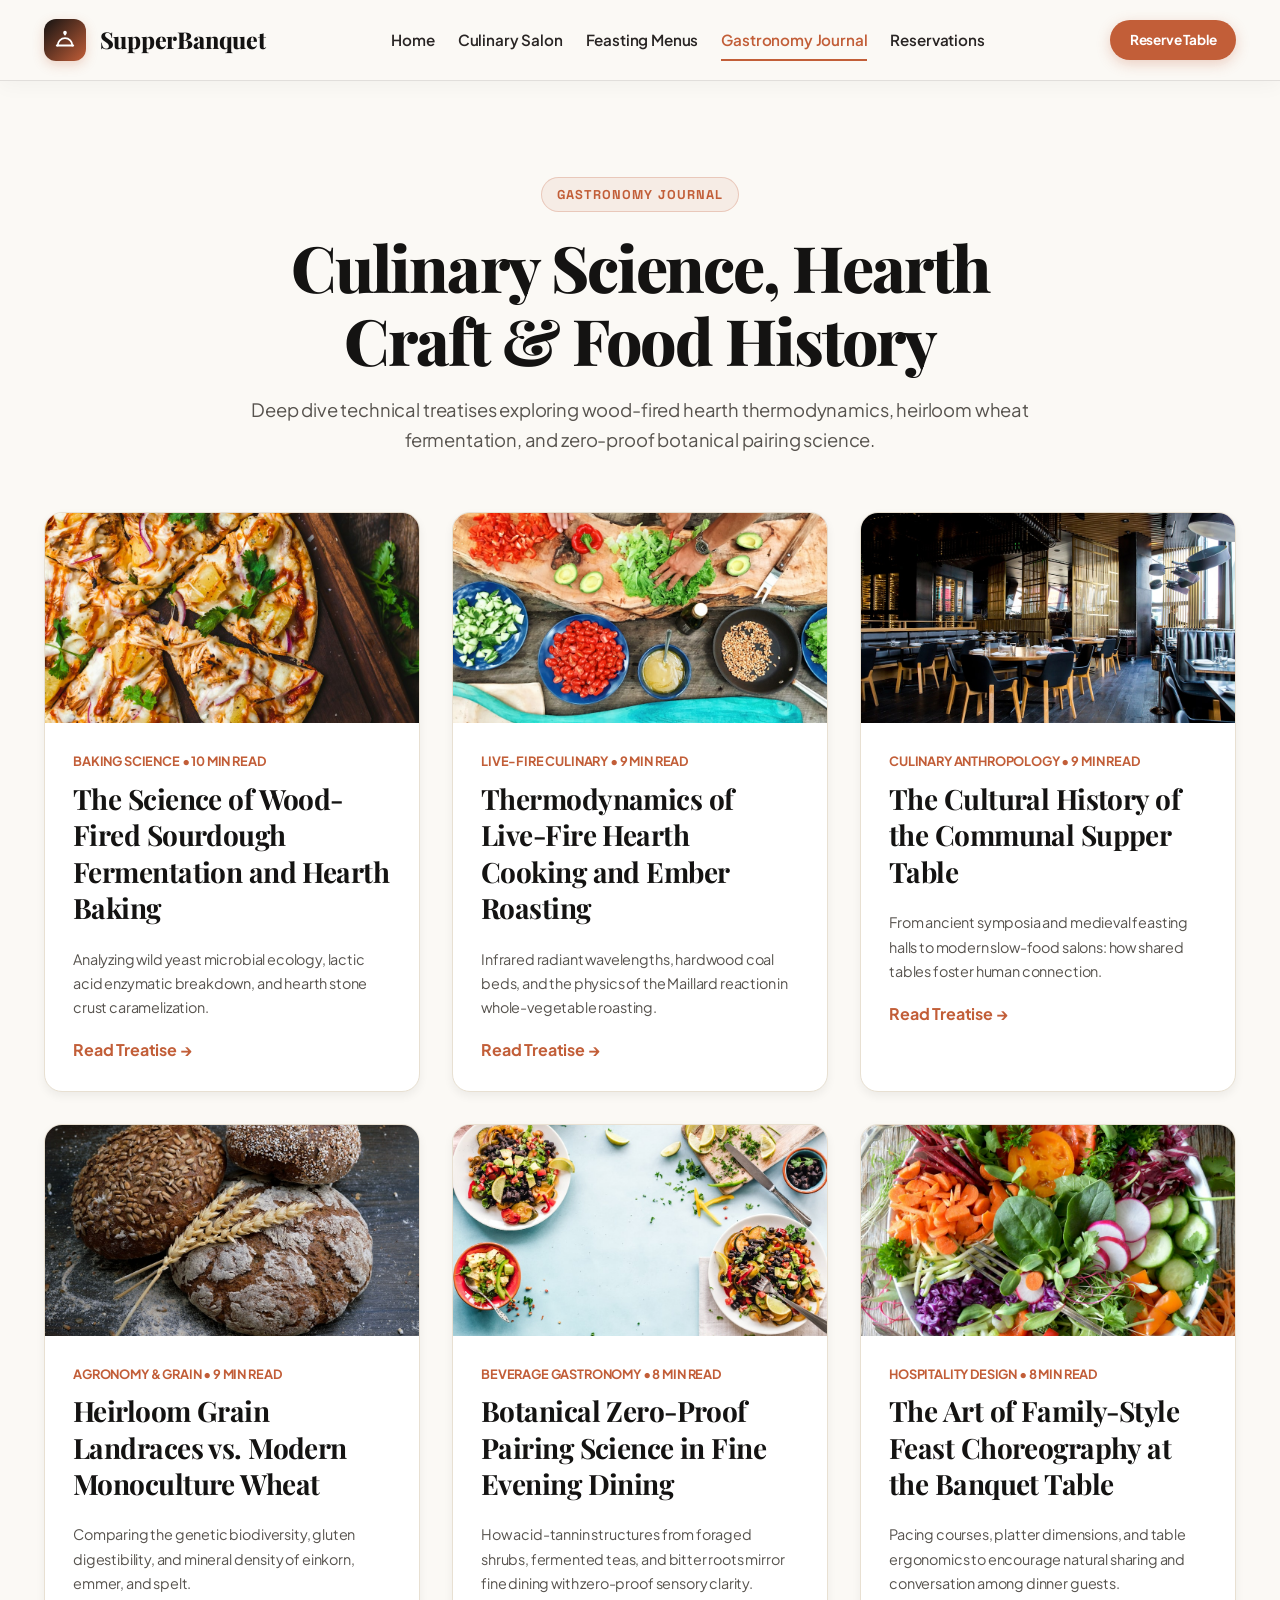
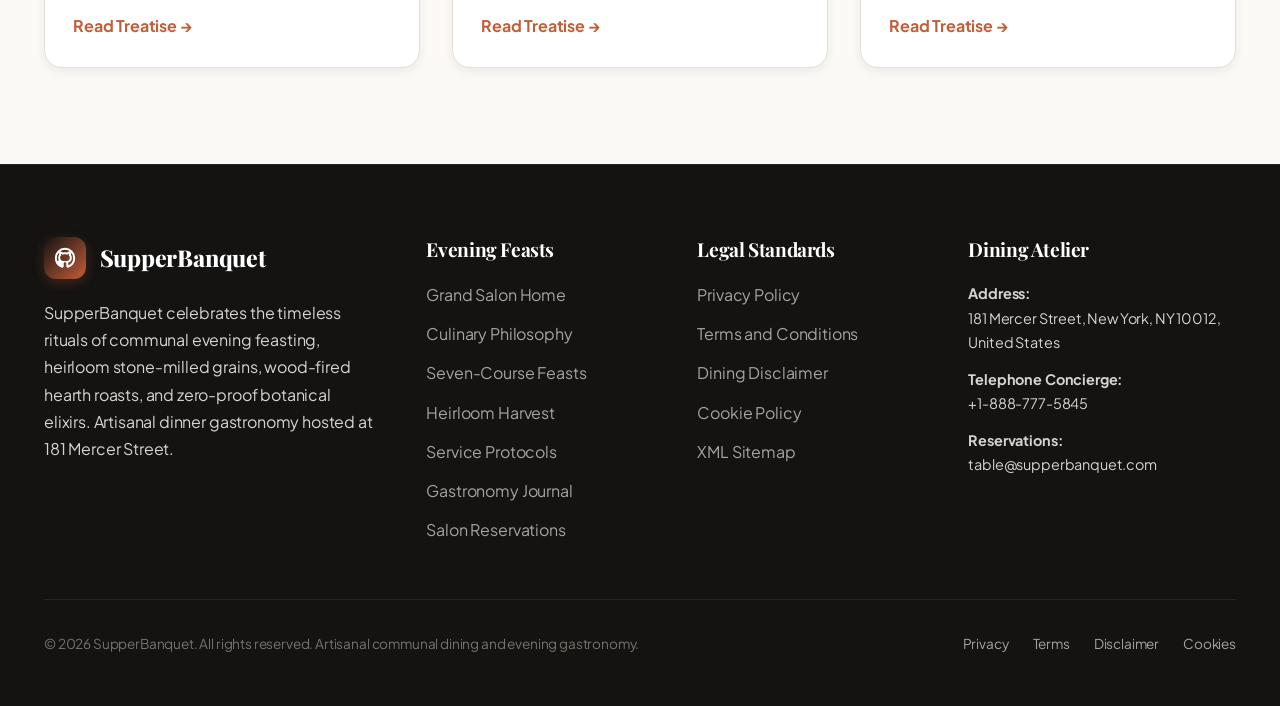
==== commit 72602e01: "Add files via upload" ====
--- a/blog/index.html
+++ b/blog/index.html
@@ -5,6 +5,9 @@
   <meta name="viewport" content="width=device-width, initial-scale=1.0">
   <title>SupperBanquet Journal | Gastronomic Science & Culinary History</title>
   <meta name="description" content="Technical culinary treatises, wood-fired hearth science, stone grain milling, and communal dining history from SupperBanquet.">
+    <link rel="preconnect" href="https://fonts.googleapis.com">
+  <link rel="preconnect" href="https://fonts.gstatic.com" crossorigin>
+  <link href="https://fonts.googleapis.com/css2?family=Playfair+Display:ital,wght@0,400..900;1,400..900&family=Plus+Jakarta+Sans:wght@400;500;600;700;800&family=Space+Grotesk:wght@500;700&display=swap" rel="stylesheet">
   <link rel="stylesheet" href="../assets/css/style.css">
   <link rel="icon" href="favicon.ico">
   <!-- Google tag (gtag.js) -->
@@ -27,11 +30,11 @@
       <span>SupperBanquet</span>
     </a>
     <nav class="site-nav">
-      <a href="../index.php" class="nav-link ">Home</a>
-      <a href="../about.html" class="nav-link ">Culinary Salon</a>
+      <a href="../index.php" class="nav-link">Home</a>
+      <a href="../about.html" class="nav-link">Culinary Salon</a>
       <a href="../index.php#feasts" class="nav-link">Feasting Menus</a>
       <a href="../blog.html" class="nav-link active">Gastronomy Journal</a>
-      <a href="../contact.html" class="nav-link ">Reservations</a>
+      <a href="../contact.html" class="nav-link">Reservations</a>
     </nav>
     <div class="header-actions">
       <a href="../contact.html" class="btn btn-primary btn-sm">Reserve Table</a>
@@ -57,11 +60,11 @@
       </button>
     </div>
     <div class="mobile-nav-links">
-      <a href="../index.php" class="nav-link ">Home</a>
-      <a href="../about.html" class="nav-link ">Culinary Salon</a>
+      <a href="../index.php" class="nav-link">Home</a>
+      <a href="../about.html" class="nav-link">Culinary Salon</a>
       <a href="../index.php#feasts" class="nav-link">Feasting Menus</a>
       <a href="../blog.html" class="nav-link active">Gastronomy Journal</a>
-      <a href="../contact.html" class="nav-link ">Reservations</a>
+      <a href="../contact.html" class="nav-link">Reservations</a>
       <hr style="border:none;border-top:1px solid #e7dfd3;margin:0.75rem 0;">
       <a href="../privacy-policy.html" class="nav-link" style="font-size:0.9rem;color:#78716c;">Privacy Policy</a>
       <a href="../terms-and-conditions.html" class="nav-link" style="font-size:0.9rem;color:#78716c;">Terms of Service</a>
@@ -73,31 +76,7 @@
     <a href="../contact.html" class="btn btn-primary" style="width:100%;">Reserve Your Seat</a>
   </div>
 </div>
-<div class="drawer-backdrop"></div>
-<div class="mobile-drawer">
-  <div>
-    <div style="display:flex;justify-content:space-between;align-items:center;margin-bottom:1.5rem;">
-      <span style="font-weight:800;font-size:1.2rem;font-family:var(--font-heading);">SupperBanquet</span>
-      <button class="mobile-drawer-close" style="background:none;border:none;cursor:pointer;" aria-label="Close">
-        <svg width="24" height="24" viewBox="0 0 24 24" fill="none" stroke="currentColor" stroke-width="2"><line x1="18" y1="6" x2="6" y2="18"/><line x1="6" y1="6" x2="18" y2="18"/></svg>
-      </button>
-    </div>
-    <div style="display:flex;flex-direction:column;gap:1rem;">
-      <a href="../index.php" class="nav-link">Home</a>
-      <a href="../about.html" class="nav-link">Culinary Salon</a>
-      <a href="../index.php#feasts" class="nav-link">Feasting Menus</a>
-      <a href="../index.php#philosophy" class="nav-link">Hearth Craft</a>
-      <a href="../index.php#service" class="nav-link">Banquet Service</a>
-      <a href="blog.html" class="nav-link">Gastronomy Journal</a>
-      <a href="../contact.html" class="nav-link">Reservations</a>
-      <hr style="border:none;border-top:1px solid #e2e8f0;margin:0.5rem 0;">
-      <a href="../privacy-policy.html" style="font-size:0.85rem;color:#64748b;">Privacy Policy</a>
-      <a href="../terms-and-conditions.html" style="font-size:0.85rem;color:#64748b;">Terms of Service</a>
-      <a href="../disclaimer.html" style="font-size:0.85rem;color:#64748b;">Dining Disclaimer</a>
-      <a href="../cookie-policy.html" style="font-size:0.85rem;color:#64748b;">Cookie Policy</a>
-    </div>
-  </div>
-</div>
+
 <main class="section">
   <div class="container">
     <div class="section-header">
--- a/assets/css/style.css
+++ b/assets/css/style.css
@@ -1,5 +1,228 @@
 /* ==========================================================================
-   MASTER DINING SALON HEADER & RESPONSIVE NAVIGATION
+   SUPPERBANQUET — ARTISANAL COMMUNAL GASTRONOMY & EVENING BANQUETS
+   Master Stylesheet v4.0.0 — Production Grade & CSS Safe
+   ========================================================================== */
+
+:root {
+  /* Typography */
+  --font-heading: 'Playfair Display', Georgia, serif;
+  --font-body: 'Plus Jakarta Sans', -apple-system, BlinkMacSystemFont, 'Segoe UI', Roboto, sans-serif;
+  --font-mono: 'Space Grotesk', ui-monospace, SFMono-Regular, Menlo, Monaco, Consolas, monospace;
+
+  /* Color Palette: Warm Culinary Obsidian & Hearthfire */
+  --color-obsidian: #141312;
+  --color-obsidian-light: #1f1d1b;
+  --color-obsidian-card: #262320;
+  --color-hearth: #c25e38;
+  --color-hearth-hover: #a84d2b;
+  --color-hearth-glow: rgba(194, 94, 56, 0.28);
+  --color-saffron: #d97706;
+  --color-saffron-light: #fbbf24;
+  --color-gold: #c59b27;
+  --color-linen: #fbf9f5;
+  --color-cream: #f4efe6;
+  --color-cream-dark: #e8e0d2;
+  --color-slate-800: #292524;
+  --color-slate-600: #57534e;
+  --color-slate-500: #78716c;
+  --color-slate-400: #a8a29e;
+  --color-slate-300: #d6d3d1;
+  --color-slate-200: #e7e5e4;
+  --color-white: #ffffff;
+
+  /* Spacing */
+  --space-xs: 0.25rem;
+  --space-sm: 0.5rem;
+  --space-md: 1rem;
+  --space-lg: 1.5rem;
+  --space-xl: 2rem;
+  --space-2xl: 3rem;
+  --space-3xl: 4.5rem;
+  --space-4xl: 6rem;
+
+  /* Radius & Shadows */
+  --radius-xs: 4px;
+  --radius-sm: 8px;
+  --radius-md: 12px;
+  --radius-lg: 18px;
+  --radius-xl: 24px;
+  --radius-full: 9999px;
+
+  --shadow-subtle: 0 2px 6px rgba(20, 19, 18, 0.05);
+  --shadow-sm: 0 4px 10px rgba(20, 19, 18, 0.06);
+  --shadow-md: 0 8px 20px rgba(20, 19, 18, 0.08);
+  --shadow-lg: 0 16px 32px rgba(20, 19, 18, 0.12);
+  --shadow-xl: 0 24px 48px rgba(20, 19, 18, 0.16);
+
+  --container-max: 1240px;
+  --header-height: 80px;
+}
+
+/* Reset & Box Sizing */
+*, *::before, *::after {
+  box-sizing: border-box;
+  margin: 0;
+  padding: 0;
+}
+
+html {
+  font-size: 16px;
+  scroll-behavior: smooth;
+  -webkit-text-size-adjust: 100%;
+}
+
+body {
+  font-family: var(--font-body);
+  color: var(--color-slate-800);
+  background-color: var(--color-linen);
+  line-height: 1.7;
+  letter-spacing: -0.01em;
+  overflow-x: hidden;
+  position: relative;
+}
+
+img, picture, video, svg {
+  display: block;
+  max-width: 100%;
+  height: auto;
+}
+
+a {
+  color: inherit;
+  text-decoration: none;
+  transition: all 0.2s ease;
+}
+
+button, input, select, textarea {
+  font: inherit;
+}
+
+/* Typography Hierarchy */
+h1, h2, h3, h4, h5, h6 {
+  font-family: var(--font-heading);
+  color: var(--color-obsidian);
+  line-height: 1.25;
+  letter-spacing: -0.02em;
+  font-weight: 700;
+}
+
+h1 {
+  font-size: clamp(2.4rem, 5vw, 4rem);
+  font-weight: 800;
+  letter-spacing: -0.03em;
+  line-height: 1.15;
+}
+
+h2 {
+  font-size: clamp(1.9rem, 3.6vw, 2.75rem);
+  letter-spacing: -0.02em;
+  line-height: 1.2;
+}
+
+h3 {
+  font-size: clamp(1.35rem, 2.2vw, 1.75rem);
+  line-height: 1.3;
+}
+
+h4 {
+  font-size: 1.2rem;
+}
+
+p {
+  margin-bottom: 1.15rem;
+}
+
+p:last-child {
+  margin-bottom: 0;
+}
+
+/* Layout Elements */
+.container {
+  width: 100%;
+  max-width: var(--container-max);
+  margin-left: auto;
+  margin-right: auto;
+  padding-left: 1.5rem;
+  padding-right: 1.5rem;
+}
+
+.section {
+  padding-top: var(--space-4xl);
+  padding-bottom: var(--space-4xl);
+  position: relative;
+}
+
+.section-alt {
+  background-color: var(--color-white);
+  border-top: 1px solid var(--color-cream-dark);
+  border-bottom: 1px solid var(--color-cream-dark);
+}
+
+.section-dark {
+  background-color: var(--color-obsidian);
+  color: var(--color-linen);
+}
+
+.section-dark h2,
+.section-dark h3,
+.section-dark h4 {
+  color: var(--color-white);
+}
+
+.section-dark p {
+  color: var(--color-slate-300);
+}
+
+.section-header {
+  text-align: center;
+  max-width: 780px;
+  margin: 0 auto 3.5rem auto;
+}
+
+.section-header.text-left {
+  text-align: left;
+  margin-left: 0;
+}
+
+.section-kicker {
+  display: inline-flex;
+  align-items: center;
+  gap: 0.5rem;
+  padding: 0.35rem 0.95rem;
+  background: rgba(194, 94, 56, 0.08);
+  color: var(--color-hearth);
+  font-family: var(--font-mono);
+  font-size: 0.8rem;
+  font-weight: 700;
+  text-transform: uppercase;
+  letter-spacing: 0.08em;
+  border-radius: var(--radius-full);
+  margin-bottom: 1.1rem;
+  border: 1px solid rgba(194, 94, 56, 0.25);
+}
+
+.section-dark .section-kicker {
+  background: rgba(217, 119, 6, 0.15);
+  color: var(--color-saffron-light);
+  border-color: rgba(217, 119, 6, 0.35);
+}
+
+.section-title {
+  margin-bottom: 1.15rem;
+}
+
+.section-subtitle {
+  font-size: 1.15rem;
+  color: var(--color-slate-600);
+  line-height: 1.65;
+}
+
+.section-dark .section-subtitle {
+  color: var(--color-slate-400);
+}
+
+/* ==========================================================================
+   HEADER & NAVIGATION — LUXURY REFINED CULINARY ATELIER
    ========================================================================== */
 .reading-progress-bar {
   position: fixed;
@@ -26,7 +249,7 @@
 }
 
 .header-inner {
-  height: 80px;
+  height: var(--header-height);
   display: flex;
   align-items: center;
   justify-content: space-between;
@@ -64,7 +287,7 @@
 .site-nav {
   display: flex;
   align-items: center;
-  gap: clamp(1rem, 1.8vw, 2rem);
+  gap: clamp(1rem, 1.8vw, 2.2rem);
   white-space: nowrap;
   margin: 0;
   padding: 0;
@@ -157,7 +380,7 @@
   align-items: center;
   justify-content: space-between;
   padding-bottom: 1.25rem;
-  border-bottom: 1px solid var(--color-cream);
+  border-bottom: 1px solid var(--color-cream-dark);
   margin-bottom: 1.5rem;
 }
 
@@ -217,7 +440,673 @@
   pointer-events: auto;
 }
 
-/* Responsive Navigation Breakpoints */
+/* Buttons */
+.btn {
+  display: inline-flex;
+  align-items: center;
+  justify-content: center;
+  gap: 0.5rem;
+  font-family: var(--font-body);
+  font-weight: 700;
+  font-size: 0.95rem;
+  padding: 0.75rem 1.6rem;
+  border-radius: var(--radius-full);
+  cursor: pointer;
+  transition: all 0.25s ease;
+  border: 1px solid transparent;
+  text-decoration: none;
+  white-space: nowrap;
+}
+
+.btn-primary {
+  background: var(--color-hearth);
+  color: var(--color-white);
+  box-shadow: 0 4px 14px rgba(194, 94, 56, 0.28);
+}
+
+.btn-primary:hover {
+  background: var(--color-hearth-hover);
+  transform: translateY(-2px);
+  box-shadow: 0 6px 18px rgba(194, 94, 56, 0.35);
+  color: var(--color-white);
+}
+
+.btn-secondary {
+  background: var(--color-cream);
+  color: var(--color-obsidian);
+  border-color: var(--color-slate-300);
+}
+
+.btn-secondary:hover {
+  background: var(--color-cream-dark);
+  color: var(--color-obsidian);
+  transform: translateY(-2px);
+}
+
+.btn-outline {
+  background: transparent;
+  color: var(--color-hearth);
+  border-color: var(--color-hearth);
+}
+
+.btn-outline:hover {
+  background: rgba(194, 94, 56, 0.08);
+}
+
+.btn-lg {
+  padding: 0.95rem 2.2rem;
+  font-size: 1.05rem;
+}
+
+.btn-sm {
+  padding: 0.45rem 1.15rem;
+  font-size: 0.85rem;
+}
+
+/* ==========================================================================
+   HOMEPAGE SECTIONS
+   ========================================================================== */
+
+/* Hero Section */
+.hero-section {
+  padding: 5rem 0 6rem 0;
+  background: radial-gradient(circle at 85% 20%, rgba(194, 94, 56, 0.12), transparent 50%), var(--color-linen);
+  border-bottom: 1px solid var(--color-cream-dark);
+}
+
+.hero-grid {
+  display: grid;
+  grid-template-columns: 1.15fr 0.85fr;
+  gap: 3.5rem;
+  align-items: center;
+}
+
+.hero-title {
+  margin-bottom: 1.25rem;
+}
+
+.hero-title span.text-highlight {
+  color: var(--color-hearth);
+  font-style: italic;
+}
+
+.hero-desc {
+  font-size: 1.15rem;
+  color: var(--color-slate-600);
+  margin-bottom: 2rem;
+  max-width: 580px;
+}
+
+.hero-actions {
+  display: flex;
+  gap: 1.15rem;
+  flex-wrap: wrap;
+  margin-bottom: 2.75rem;
+}
+
+.hero-stats {
+  display: grid;
+  grid-template-columns: repeat(3, 1fr);
+  gap: 1.5rem;
+  padding-top: 2rem;
+  border-top: 1px solid var(--color-slate-300);
+}
+
+.stat-item .stat-num {
+  font-size: 2rem;
+  font-weight: 800;
+  font-family: var(--font-heading);
+  color: var(--color-obsidian);
+  line-height: 1.1;
+}
+
+.stat-item .stat-num span {
+  color: var(--color-hearth);
+  font-size: 1.1rem;
+  font-weight: 600;
+  margin-left: 0.2rem;
+}
+
+.stat-item .stat-label {
+  font-size: 0.85rem;
+  color: var(--color-slate-600);
+  margin-top: 0.35rem;
+}
+
+.hero-image-wrapper {
+  position: relative;
+  border-radius: var(--radius-xl);
+  overflow: hidden;
+  box-shadow: var(--shadow-xl);
+  border: 4px solid var(--color-white);
+}
+
+.hero-image-wrapper img {
+  width: 100%;
+  height: 520px;
+  object-fit: cover;
+}
+
+/* Anatomy Section */
+.anatomy-grid {
+  display: grid;
+  grid-template-columns: repeat(3, 1fr);
+  gap: 2rem;
+}
+
+.anatomy-card {
+  background: var(--color-white);
+  border-radius: var(--radius-lg);
+  padding: 2.2rem;
+  border: 1px solid var(--color-cream-dark);
+  box-shadow: var(--shadow-sm);
+  position: relative;
+  transition: all 0.3s ease;
+}
+
+.anatomy-card:hover {
+  transform: translateY(-5px);
+  box-shadow: var(--shadow-lg);
+  border-color: var(--color-hearth);
+}
+
+.anatomy-number {
+  position: absolute;
+  top: 1.5rem;
+  right: 1.5rem;
+  font-family: var(--font-mono);
+  font-size: 1.5rem;
+  font-weight: 800;
+  color: var(--color-slate-300);
+}
+
+.anatomy-card h3 {
+  margin-bottom: 0.85rem;
+  padding-right: 2rem;
+}
+
+/* Collections / Menu Grid */
+.collections-grid {
+  display: grid;
+  grid-template-columns: repeat(4, 1fr);
+  gap: 1.75rem;
+}
+
+.collection-card {
+  background: var(--color-white);
+  border-radius: var(--radius-lg);
+  overflow: hidden;
+  border: 1px solid var(--color-cream-dark);
+  box-shadow: var(--shadow-sm);
+  display: flex;
+  flex-direction: column;
+  transition: all 0.3s ease;
+}
+
+.collection-card:hover {
+  transform: translateY(-6px);
+  box-shadow: var(--shadow-xl);
+  border-color: var(--color-hearth);
+}
+
+.card-image-wrap {
+  aspect-ratio: 4/3;
+  overflow: hidden;
+  position: relative;
+}
+
+.card-image-wrap img {
+  width: 100%;
+  height: 100%;
+  object-fit: cover;
+  transition: transform 0.4s ease;
+}
+
+.collection-card:hover .card-image-wrap img {
+  transform: scale(1.05);
+}
+
+.card-badge {
+  position: absolute;
+  top: 1rem;
+  left: 1rem;
+  background: var(--color-obsidian);
+  color: var(--color-white);
+  padding: 0.25rem 0.75rem;
+  border-radius: var(--radius-full);
+  font-size: 0.75rem;
+  font-weight: 700;
+  text-transform: uppercase;
+  letter-spacing: 0.05em;
+}
+
+.card-body {
+  padding: 1.5rem;
+  display: flex;
+  flex-direction: column;
+  flex-grow: 1;
+}
+
+.card-body h3 {
+  margin-bottom: 0.5rem;
+}
+
+.card-footer {
+  display: flex;
+  justify-content: space-between;
+  align-items: center;
+  padding-top: 1rem;
+  border-top: 1px solid var(--color-cream-dark);
+  margin-top: auto;
+}
+
+/* Matrix & Tables */
+.matrix-container {
+  background: var(--color-white);
+  border-radius: var(--radius-xl);
+  padding: 2.2rem;
+  border: 1px solid var(--color-cream-dark);
+  box-shadow: var(--shadow-sm);
+  overflow-x: auto;
+}
+
+.matrix-table, .sizing-table {
+  width: 100%;
+  border-collapse: collapse;
+  min-width: 600px;
+}
+
+.matrix-table th, .matrix-table td,
+.sizing-table th, .sizing-table td {
+  padding: 1.15rem 1.4rem;
+  text-align: left;
+}
+
+.matrix-table th, .sizing-table th {
+  background: var(--color-cream);
+  font-weight: 700;
+  font-family: var(--font-heading);
+  color: var(--color-obsidian);
+  font-size: 0.95rem;
+}
+
+.matrix-table tr:not(:last-child) td,
+.sizing-table tr:not(:last-child) td {
+  border-bottom: 1px solid var(--color-cream-dark);
+}
+
+/* Telemetry Grid */
+.telemetry-grid {
+  display: grid;
+  grid-template-columns: repeat(4, 1fr);
+  gap: 1.5rem;
+}
+
+.telemetry-card {
+  background: rgba(255, 255, 255, 0.04);
+  border: 1px solid rgba(255, 255, 255, 0.1);
+  padding: 2.2rem 1.75rem;
+  border-radius: var(--radius-lg);
+  transition: all 0.3s ease;
+}
+
+.telemetry-card:hover {
+  background: rgba(255, 255, 255, 0.07);
+  border-color: rgba(217, 119, 6, 0.4);
+  transform: translateY(-4px);
+}
+
+.telemetry-metric {
+  font-family: var(--font-mono);
+  font-size: 2.4rem;
+  font-weight: 800;
+  color: var(--color-saffron);
+  margin-bottom: 0.5rem;
+  line-height: 1.1;
+}
+
+/* Reviews / Testimonials */
+.reviews-grid {
+  display: grid;
+  grid-template-columns: repeat(3, 1fr);
+  gap: 2rem;
+}
+
+.review-card {
+  background: var(--color-white);
+  border-radius: var(--radius-lg);
+  padding: 2.2rem;
+  border: 1px solid var(--color-cream-dark);
+  box-shadow: var(--shadow-sm);
+  display: flex;
+  flex-direction: column;
+  justify-content: space-between;
+  transition: all 0.3s ease;
+}
+
+.review-card:hover {
+  transform: translateY(-4px);
+  box-shadow: var(--shadow-lg);
+  border-color: var(--color-hearth);
+}
+
+.stars {
+  color: var(--color-saffron);
+  font-size: 1.1rem;
+  margin-bottom: 1rem;
+}
+
+/* Blog Grid */
+.blog-grid {
+  display: grid;
+  grid-template-columns: repeat(3, 1fr);
+  gap: 2rem;
+}
+
+.blog-card {
+  background: var(--color-white);
+  border-radius: var(--radius-lg);
+  overflow: hidden;
+  border: 1px solid var(--color-cream-dark);
+  box-shadow: var(--shadow-sm);
+  display: flex;
+  flex-direction: column;
+  transition: all 0.3s ease;
+}
+
+.blog-card:hover {
+  transform: translateY(-6px);
+  box-shadow: var(--shadow-xl);
+  border-color: var(--color-hearth);
+}
+
+.blog-card-media {
+  aspect-ratio: 16/9;
+  overflow: hidden;
+}
+
+.blog-card-media img {
+  width: 100%;
+  height: 100%;
+  object-fit: cover;
+  transition: transform 0.4s ease;
+}
+
+.blog-card:hover .blog-card-media img {
+  transform: scale(1.05);
+}
+
+.blog-card-body {
+  padding: 1.75rem;
+  display: flex;
+  flex-direction: column;
+  flex-grow: 1;
+}
+
+.blog-card-meta {
+  display: flex;
+  align-items: center;
+  gap: 1rem;
+  margin-bottom: 0.75rem;
+  font-size: 0.85rem;
+  color: var(--color-slate-500);
+  font-family: var(--font-mono);
+}
+
+.blog-card-body h3 {
+  margin-bottom: 0.75rem;
+}
+
+/* FAQ Accordion */
+.faq-list {
+  max-width: 820px;
+  margin: 0 auto;
+  display: flex;
+  flex-direction: column;
+  gap: 1rem;
+}
+
+.faq-item {
+  background: var(--color-white);
+  border: 1px solid var(--color-cream-dark);
+  border-radius: var(--radius-md);
+  overflow: hidden;
+  box-shadow: var(--shadow-subtle);
+  transition: border-color 0.2s ease;
+}
+
+.faq-item:hover {
+  border-color: var(--color-hearth);
+}
+
+.faq-question {
+  width: 100%;
+  padding: 1.35rem 1.75rem;
+  display: flex;
+  justify-content: space-between;
+  align-items: center;
+  background: none;
+  border: none;
+  cursor: pointer;
+  text-align: left;
+  font-family: var(--font-heading);
+  font-size: 1.15rem;
+  font-weight: 700;
+  color: var(--color-obsidian);
+}
+
+.faq-icon {
+  width: 22px;
+  height: 22px;
+  transition: transform 0.3s ease;
+  color: var(--color-hearth);
+  flex-shrink: 0;
+}
+
+.faq-item.active .faq-icon {
+  transform: rotate(180deg);
+}
+
+.faq-answer {
+  max-height: 0;
+  overflow: hidden;
+  transition: max-height 0.3s ease, padding 0.3s ease;
+  padding: 0 1.75rem;
+  color: var(--color-slate-600);
+}
+
+.faq-item.active .faq-answer {
+  max-height: 500px;
+  padding-bottom: 1.5rem;
+}
+
+/* CTA Banner */
+.cta-banner {
+  background: linear-gradient(135deg, var(--color-obsidian), #25221f);
+  border-radius: var(--radius-xl);
+  padding: 4.5rem 2.5rem;
+  text-align: center;
+  color: var(--color-white);
+  border: 1px solid rgba(255, 255, 255, 0.1);
+  box-shadow: var(--shadow-xl);
+}
+
+.cta-banner h2 {
+  color: var(--color-white);
+  margin-bottom: 1rem;
+}
+
+.cta-form {
+  display: flex;
+  max-width: 520px;
+  margin: 1.75rem auto 0 auto;
+  gap: 0.5rem;
+}
+
+.cta-input {
+  flex-grow: 1;
+  padding: 0.85rem 1.35rem;
+  border-radius: var(--radius-full);
+  border: 1px solid rgba(255, 255, 255, 0.25);
+  background: rgba(255, 255, 255, 0.1);
+  color: var(--color-white);
+  font-size: 0.95rem;
+}
+
+.cta-input::placeholder {
+  color: rgba(255, 255, 255, 0.6);
+}
+
+/* Footer */
+.site-footer {
+  background: var(--color-obsidian);
+  color: var(--color-slate-300);
+  padding: 4.5rem 0 2rem 0;
+  border-top: 1px solid #292524;
+}
+
+.footer-grid {
+  display: grid;
+  grid-template-columns: 1.5fr 1fr 1fr 1.2fr;
+  gap: 3rem;
+  margin-bottom: 3.5rem;
+}
+
+.footer-brand .site-logo {
+  color: var(--color-white);
+  margin-bottom: 1.25rem;
+}
+
+.footer-col h4 {
+  color: var(--color-white);
+  font-family: var(--font-heading);
+  margin-bottom: 1.25rem;
+}
+
+.footer-links {
+  list-style: none;
+  display: flex;
+  flex-direction: column;
+  gap: 0.75rem;
+}
+
+.footer-links a {
+  color: var(--color-slate-400);
+}
+
+.footer-links a:hover {
+  color: var(--color-hearth);
+  transform: translateX(3px);
+}
+
+.footer-bottom {
+  padding-top: 2rem;
+  border-top: 1px solid #292524;
+  display: flex;
+  justify-content: space-between;
+  flex-wrap: wrap;
+  gap: 1.25rem;
+  font-size: 0.85rem;
+  color: var(--color-slate-500);
+}
+
+.footer-bottom a {
+  color: var(--color-slate-400);
+}
+
+.footer-bottom a:hover {
+  color: var(--color-hearth);
+}
+
+/* Editorial & Article Styling */
+.article-header {
+  padding: 3.5rem 0 2rem 0;
+  text-align: center;
+  max-width: 860px;
+  margin: 0 auto;
+}
+
+.article-hero-media {
+  max-width: 980px;
+  margin: 0 auto 2.5rem auto;
+  border-radius: var(--radius-xl);
+  overflow: hidden;
+  box-shadow: var(--shadow-lg);
+  border: 4px solid var(--color-white);
+}
+
+.article-hero-media img {
+  width: 100%;
+  height: 480px;
+  object-fit: cover;
+}
+
+.article-content {
+  max-width: 800px;
+  margin: 0 auto;
+  font-size: 1.125rem;
+  line-height: 1.85;
+  color: var(--color-slate-800);
+}
+
+.article-content h2 {
+  margin-top: 3rem;
+  margin-bottom: 1.25rem;
+}
+
+.article-content h3 {
+  margin-top: 2.25rem;
+  margin-bottom: 1rem;
+}
+
+.article-content ul, .article-content ol {
+  margin-bottom: 1.5rem;
+  padding-left: 1.5rem;
+}
+
+.article-toc {
+  background: var(--color-white);
+  border: 1px solid var(--color-cream-dark);
+  border-radius: var(--radius-lg);
+  padding: 1.75rem;
+  margin: 2.2rem 0;
+}
+
+.callout-box {
+  background: rgba(194, 94, 56, 0.08);
+  border-left: 4px solid var(--color-hearth);
+  padding: 1.5rem 1.75rem;
+  border-radius: 0 var(--radius-md) var(--radius-md) 0;
+  margin: 2.2rem 0;
+}
+
+.author-box {
+  background: var(--color-white);
+  border: 1px solid var(--color-cream-dark);
+  border-radius: var(--radius-lg);
+  padding: 2rem;
+  margin-top: 3.5rem;
+  display: flex;
+  align-items: center;
+  gap: 1.5rem;
+}
+
+/* ==========================================================================
+   RESPONSIVE MEDIA QUERIES
+   ========================================================================== */
+@media (max-width: 1024px) {
+  .collections-grid {
+    grid-template-columns: repeat(2, 1fr);
+  }
+  .telemetry-grid {
+    grid-template-columns: repeat(2, 1fr);
+  }
+  .footer-grid {
+    grid-template-columns: 1fr 1fr;
+    gap: 2.5rem;
+  }
+}
+
 @media (max-width: 992px) {
   .site-nav,
   .header-actions .btn {
@@ -226,84 +1115,39 @@
   .mobile-toggle {
     display: flex !important;
   }
-}
-
-.hero-section.hero-section { padding: 4.5rem 0 5.5rem 0; background: radial-gradient(circle at top right, rgba(194,94,56,0.1), transparent 60%), var(--color-linen); }
-.hero-grid { display: grid; grid-template-columns: 1.15fr 0.85fr; gap: 3.5rem; align-items: center; }
-.hero-title { margin-bottom: 1.25rem; }
-.hero-title span.text-highlight { color: var(--color-hearth); font-style: italic; }
-.hero-desc { font-size: 1.15rem; color: var(--color-slate-600); margin-bottom: 2rem; }
-.hero-actions { display: flex; gap: 1rem; flex-wrap: wrap; margin-bottom: 2.5rem; }
-.hero-stats { display: grid; grid-template-columns: repeat(3, 1fr); gap: 1.5rem; padding-top: 2rem; border-top: 1px solid var(--color-slate-300); }
-.stat-item .stat-num { font-size: 1.9rem; font-weight: 800; font-family: var(--font-heading); color: var(--color-obsidian); }
-.stat-item .stat-num span { color: var(--color-hearth); }
-.stat-item .stat-label { font-size: 0.85rem; color: var(--color-slate-600); }
-.hero-image-wrapper { position: relative; border-radius: var(--radius-xl); overflow: hidden; box-shadow: var(--shadow-xl); }
-.hero-image-wrapper img { width: 100%; height: 520px; object-fit: cover; }
-.anatomy-grid { display: grid; grid-template-columns: repeat(3, 1fr); gap: 2rem; }
-.anatomy-card { background: var(--color-white); border-radius: var(--radius-lg); padding: 2.2rem; border: 1px solid var(--color-cream); box-shadow: var(--shadow-sm); position: relative; }
-.anatomy-card:hover { transform: translateY(-4px); box-shadow: var(--shadow-lg); border-color: var(--color-hearth); }
-.anatomy-number { position: absolute; top: 1.5rem; right: 1.5rem; font-family: var(--font-mono); font-size: 1.5rem; font-weight: 800; color: var(--color-slate-300); }
-.collections-grid { display: grid; grid-template-columns: repeat(4, 1fr); gap: 1.75rem; }
-.collection-card { background: var(--color-white); border-radius: var(--radius-lg); overflow: hidden; border: 1px solid var(--color-cream); box-shadow: var(--shadow-sm); display: flex; flex-direction: column; transition: all 0.3s ease; }
-.collection-card:hover { transform: translateY(-6px); box-shadow: var(--shadow-xl); border-color: var(--color-hearth); }
-.card-image-wrap { aspect-ratio: 4/3; overflow: hidden; position: relative; }
-.card-image-wrap img { width: 100%; height: 100%; object-fit: cover; }
-.card-badge { position: absolute; top: 1rem; left: 1rem; background: var(--color-obsidian); color: var(--color-white); padding: 0.25rem 0.75rem; border-radius: var(--radius-full); font-size: 0.75rem; font-weight: 700; text-transform: uppercase; }
-.card-body { padding: 1.5rem; display: flex; flex-direction: column; flex-grow: 1; }
-.card-footer { display: flex; justify-content: space-between; align-items: center; padding-top: 1rem; border-top: 1px solid var(--color-cream); margin-top: auto; }
-.matrix-container { background: var(--color-white); border-radius: var(--radius-xl); padding: 2rem; border: 1px solid var(--color-cream); overflow-x: auto; }
-.matrix-table, .sizing-table { width: 100%; border-collapse: collapse; min-width: 600px; }
-.matrix-table th, .matrix-table td, .sizing-table th, .sizing-table td { padding: 1.1rem 1.4rem; text-align: left; }
-.matrix-table th, .sizing-table th { background: var(--color-cream); font-weight: 700; font-family: var(--font-heading); }
-.matrix-table tr:not(:last-child) td, .sizing-table tr:not(:last-child) td { border-bottom: 1px solid var(--color-cream); }
-.telemetry-grid { display: grid; grid-template-columns: repeat(4, 1fr); gap: 1.5rem; }
-.telemetry-card { background: rgba(255,255,255,0.05); border: 1px solid rgba(255,255,255,0.1); padding: 2rem 1.5rem; border-radius: var(--radius-lg); }
-.telemetry-metric { font-family: var(--font-mono); font-size: 2.2rem; font-weight: 800; color: var(--color-saffron); margin-bottom: 0.5rem; }
-.reviews-grid { display: grid; grid-template-columns: repeat(3, 1fr); gap: 2rem; }
-.review-card { background: var(--color-white); border-radius: var(--radius-lg); padding: 2rem; border: 1px solid var(--color-cream); display: flex; flex-direction: column; justify-content: space-between; }
-.stars { color: #d97706; margin-bottom: 1rem; }
-.blog-grid { display: grid; grid-template-columns: repeat(3, 1fr); gap: 2rem; }
-.blog-card { background: var(--color-white); border-radius: var(--radius-lg); overflow: hidden; border: 1px solid var(--color-cream); display: flex; flex-direction: column; }
-.blog-card:hover { transform: translateY(-5px); box-shadow: var(--shadow-lg); border-color: var(--color-hearth); }
-.blog-card-media { aspect-ratio: 16/9; overflow: hidden; }
-.blog-card-media img { width: 100%; height: 100%; object-fit: cover; }
-.blog-card-body { padding: 1.75rem; display: flex; flex-direction: column; flex-grow: 1; }
-.faq-list { max-width: 820px; margin: 0 auto; display: flex; flex-direction: column; gap: 1rem; }
-.faq-item { background: var(--color-white); border: 1px solid var(--color-cream); border-radius: var(--radius-md); overflow: hidden; }
-.faq-question { width: 100%; padding: 1.35rem 1.75rem; display: flex; justify-content: space-between; align-items: center; background: none; border: none; cursor: pointer; text-align: left; font-family: var(--font-heading); font-size: 1.15rem; font-weight: 700; color: var(--color-obsidian); }
-.faq-answer { max-height: 0; overflow: hidden; transition: max-height 0.3s ease, padding 0.3s ease; padding: 0 1.75rem; color: var(--color-slate-600); }
-.faq-item.active .faq-answer { max-height: 400px; padding-bottom: 1.5rem; }
-.cta-banner { background: linear-gradient(135deg, var(--color-obsidian), #201e1d); border-radius: var(--radius-xl); padding: 4.5rem 2.5rem; text-align: center; color: var(--color-white); border: 1px solid rgba(255,255,255,0.1); }
-.cta-banner h2 { color: var(--color-white); margin-bottom: 1rem; }
-.cta-form { display: flex; max-width: 500px; margin: 1.5rem auto 0 auto; gap: 0.5rem; }
-.cta-input { flex-grow: 1; padding: 0.8rem 1.25rem; border-radius: var(--radius-full); border: 1px solid rgba(255,255,255,0.2); background: rgba(255,255,255,0.1); color: var(--color-white); }
-.site-footer { background: var(--color-obsidian); color: var(--color-slate-300); padding: 4.5rem 0 2rem 0; border-top: 1px solid #292524; }
-.footer-grid { display: grid; grid-template-columns: 1.5fr 1fr 1fr 1.2fr; gap: 3rem; margin-bottom: 3rem; }
-.footer-brand .site-logo { color: var(--color-white); margin-bottom: 1rem; }
-.footer-col h4 { color: var(--color-white); font-family: var(--font-heading); margin-bottom: 1.25rem; }
-.footer-links { list-style: none; display: flex; flex-direction: column; gap: 0.75rem; }
-.footer-links a:hover { color: var(--color-hearth); }
-.footer-bottom { padding-top: 2rem; border-top: 1px solid #292524; display: flex; justify-content: space-between; flex-wrap: wrap; gap: 1rem; font-size: 0.85rem; }
-.article-header { padding: 3rem 0 1.5rem 0; text-align: center; max-width: 860px; margin: 0 auto; }
-.article-hero-media { max-width: 980px; margin: 0 auto 2.5rem auto; border-radius: var(--radius-xl); overflow: hidden; box-shadow: var(--shadow-lg); }
-.article-content { max-width: 780px; margin: 0 auto; font-size: 1.125rem; line-height: 1.8; color: var(--color-slate-800); }
-.article-content h2 { margin-top: 2.75rem; margin-bottom: 1.25rem; }
-.article-content h3 { margin-top: 2rem; margin-bottom: 1rem; }
-.article-content ul, .article-content ol { margin-bottom: 1.5rem; padding-left: 1.5rem; }
-.article-toc { background: var(--color-white); border: 1px solid var(--color-cream); border-radius: var(--radius-lg); padding: 1.75rem; margin: 2rem 0; }
-.callout-box { background: rgba(194,94,56,0.08); border-left: 4px solid var(--color-hearth); padding: 1.5rem; border-radius: 0 var(--radius-md) var(--radius-md) 0; margin: 2rem 0; }
-.author-box { background: var(--color-white); border: 1px solid var(--color-cream); border-radius: var(--radius-lg); padding: 2rem; margin-top: 3.5rem; display: flex; align-items: center; gap: 1.5rem; }
-.author-avatar { width: 72px; height: 72px; border-radius: var(--radius-full); background: var(--color-hearth); color: var(--color-white); display: flex; align-items: center; justify-content: center; font-size: 1.5rem; font-weight: 800; flex-shrink: 0; font-family: var(--font-heading); }
-@media (max-width: 1024px) {
-  .hero-grid { grid-template-columns: 1fr; }
-  .collections-grid, .telemetry-grid { grid-template-columns: repeat(2, 1fr); }
-  .anatomy-grid, .reviews-grid, .blog-grid, .footer-grid { grid-template-columns: repeat(2, 1fr); }
-}
-@media (max-width: 768px) {
-  .site-nav, .header-actions .btn { display: none; }
-  .mobile-toggle { display: block; }
-  .hero-image-wrapper img { height: 380px; }
-  .anatomy-grid, .collections-grid, .telemetry-grid, .reviews-grid, .blog-grid, .footer-grid, .hero-stats { grid-template-columns: 1fr; }
-  .cta-form { flex-direction: column; }
-}
+  .hero-grid {
+    grid-template-columns: 1fr;
+    gap: 2.5rem;
+  }
+  .hero-image-wrapper img {
+    height: 380px;
+  }
+  .anatomy-grid {
+    grid-template-columns: 1fr;
+  }
+  .reviews-grid {
+    grid-template-columns: 1fr;
+  }
+  .blog-grid {
+    grid-template-columns: 1fr;
+  }
+}
+
+@media (max-width: 640px) {
+  .hero-stats {
+    grid-template-columns: 1fr;
+    gap: 1.25rem;
+  }
+  .collections-grid {
+    grid-template-columns: 1fr;
+  }
+  .telemetry-grid {
+    grid-template-columns: 1fr;
+  }
+  .footer-grid {
+    grid-template-columns: 1fr;
+  }
+  .cta-form {
+    flex-direction: column;
+  }
+}
